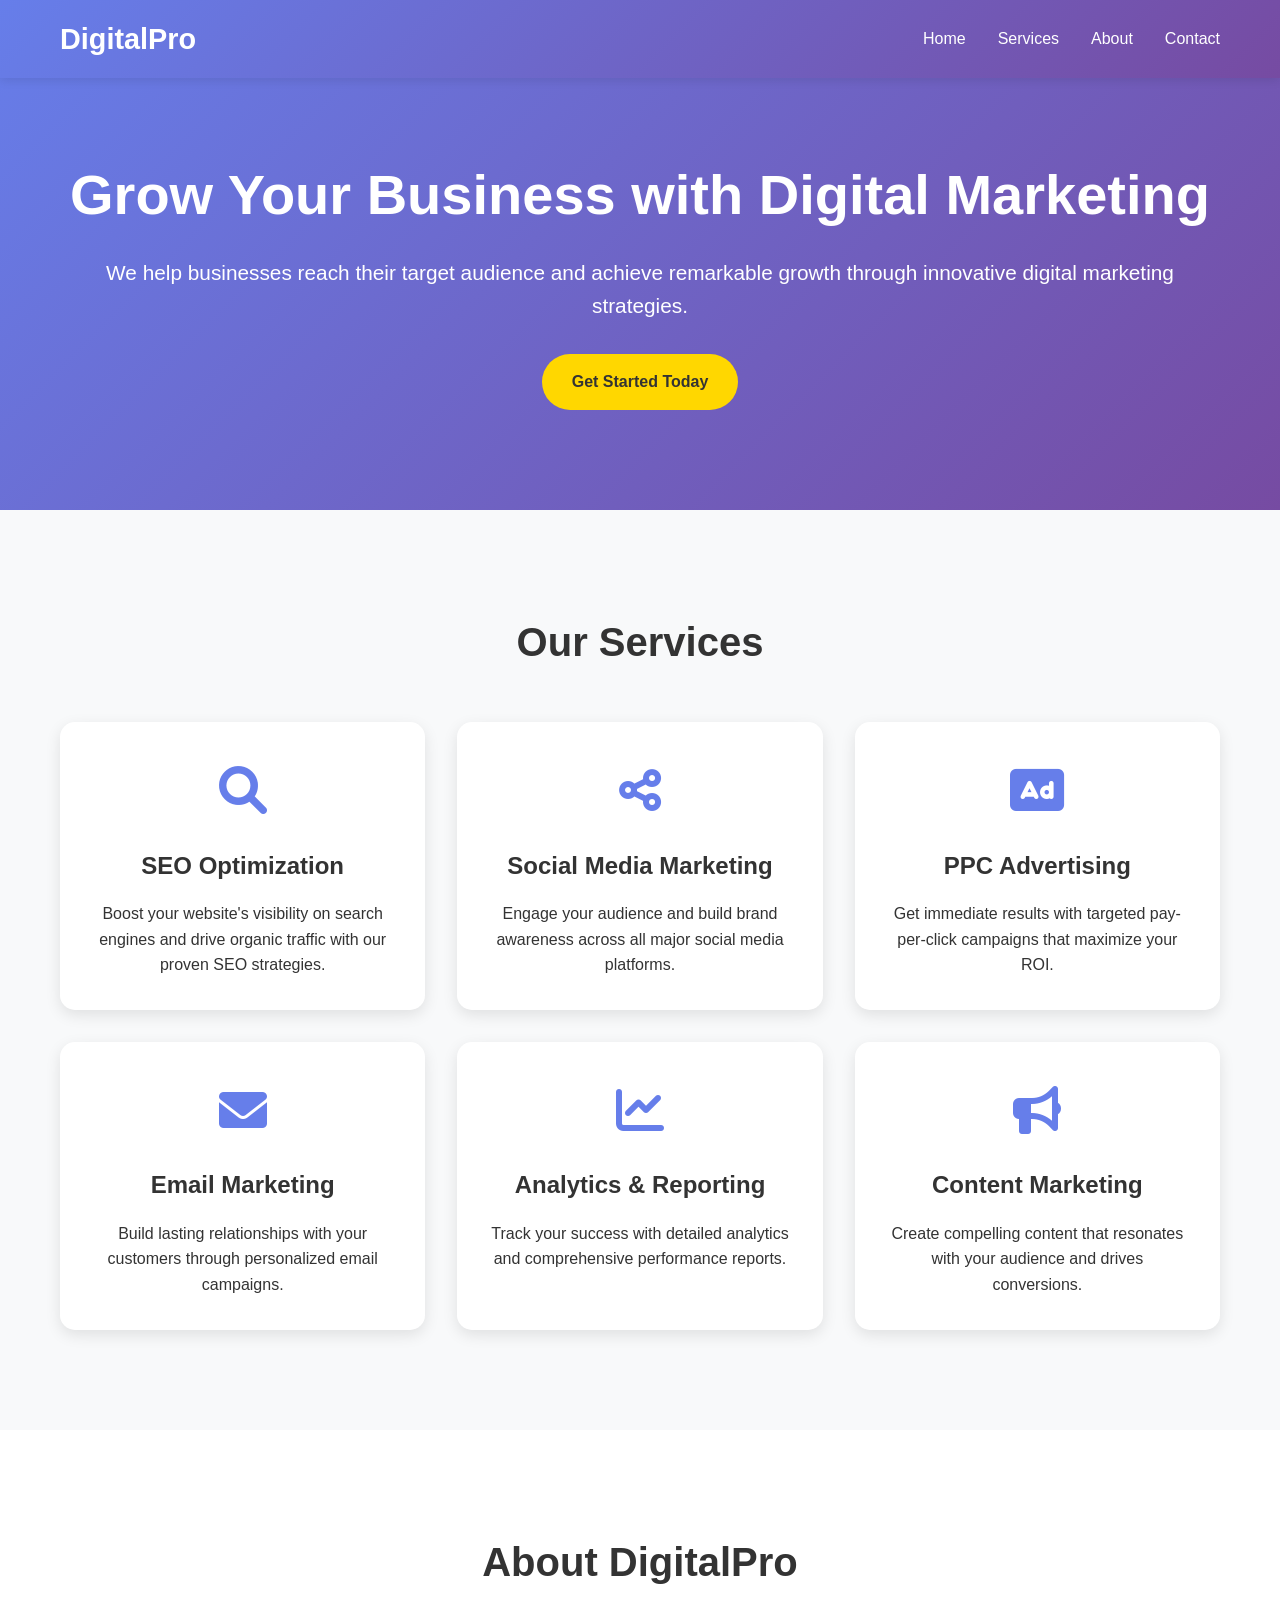
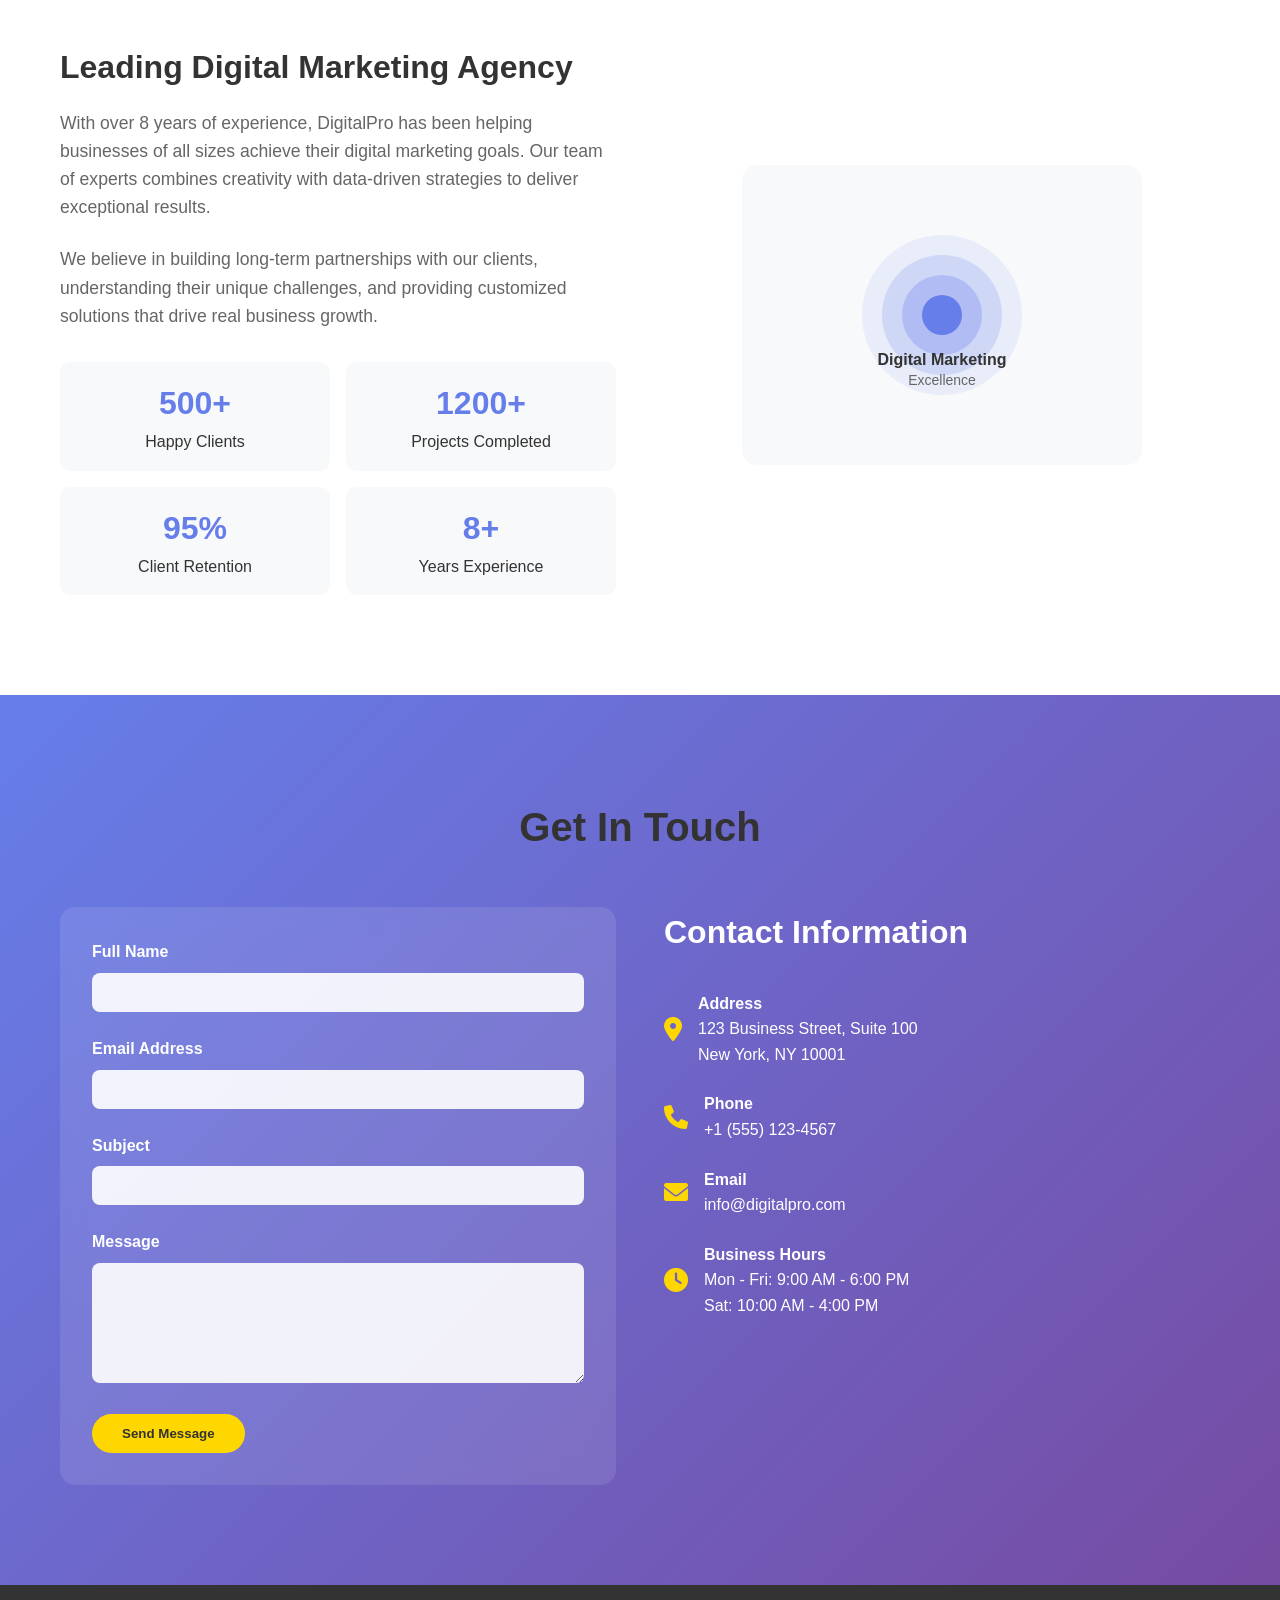
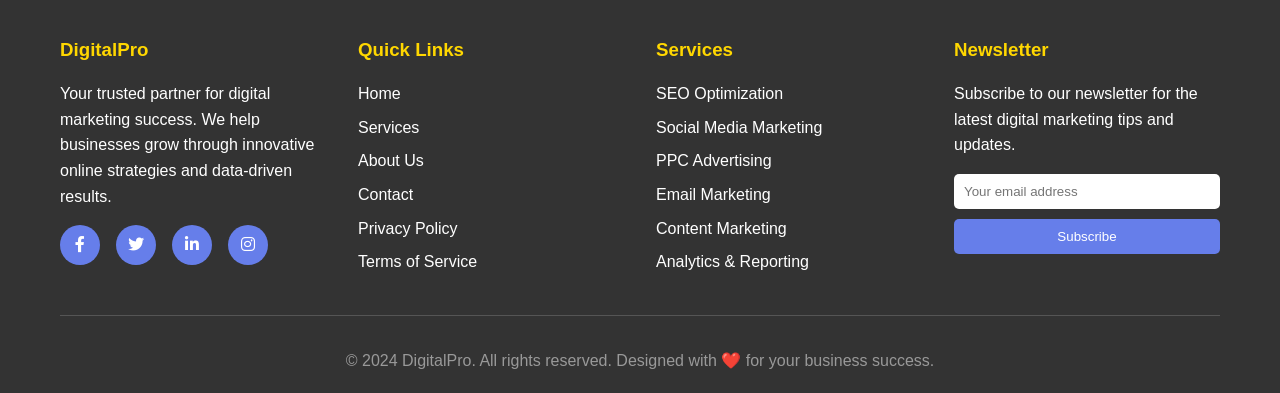
==== index.html @ bbdf0505 "Checkpoint before follow-up message" ====
<!DOCTYPE html>
<html lang="en">
<head>
    <meta charset="UTF-8">
    <meta name="viewport" content="width=device-width, initial-scale=1.0">
    <title>DigitalPro - Digital Marketing Agency</title>
    <link href="https://cdnjs.cloudflare.com/ajax/libs/font-awesome/6.0.0/css/all.min.css" rel="stylesheet">
    <style>
        * {
            margin: 0;
            padding: 0;
            box-sizing: border-box;
        }

        body {
            font-family: 'Arial', sans-serif;
            line-height: 1.6;
            color: #333;
            overflow-x: hidden;
        }

        .container {
            max-width: 1200px;
            margin: 0 auto;
            padding: 0 20px;
        }

        /* Header */
        header {
            background: linear-gradient(135deg, #667eea 0%, #764ba2 100%);
            color: white;
            padding: 1rem 0;
            position: fixed;
            width: 100%;
            top: 0;
            z-index: 1000;
            box-shadow: 0 2px 10px rgba(0,0,0,0.1);
        }

        nav {
            display: flex;
            justify-content: space-between;
            align-items: center;
        }

        .logo {
            font-size: 1.8rem;
            font-weight: bold;
            text-decoration: none;
            color: white;
        }

        .nav-links {
            display: flex;
            list-style: none;
        }

        .nav-links li {
            margin-left: 2rem;
        }

        .nav-links a {
            color: white;
            text-decoration: none;
            transition: color 0.3s ease;
        }

        .nav-links a:hover {
            color: #ffd700;
        }

        .mobile-menu {
            display: none;
            background: none;
            border: none;
            color: white;
            font-size: 1.5rem;
            cursor: pointer;
        }

        /* Hero Section */
        .hero {
            background: linear-gradient(135deg, #667eea 0%, #764ba2 100%);
            color: white;
            padding: 150px 0 100px;
            text-align: center;
        }

        .hero h1 {
            font-size: 3.5rem;
            margin-bottom: 1rem;
            animation: fadeInUp 1s ease;
        }

        .hero p {
            font-size: 1.3rem;
            margin-bottom: 2rem;
            animation: fadeInUp 1s ease 0.2s both;
        }

        .cta-button {
            display: inline-block;
            background: #ffd700;
            color: #333;
            padding: 15px 30px;
            text-decoration: none;
            border-radius: 50px;
            font-weight: bold;
            transition: transform 0.3s ease, box-shadow 0.3s ease;
            animation: fadeInUp 1s ease 0.4s both;
        }

        .cta-button:hover {
            transform: translateY(-3px);
            box-shadow: 0 10px 20px rgba(0,0,0,0.2);
        }

        /* Services Section */
        .services {
            padding: 100px 0;
            background: #f8f9fa;
        }

        .section-title {
            text-align: center;
            font-size: 2.5rem;
            margin-bottom: 3rem;
            color: #333;
        }

        .services-grid {
            display: grid;
            grid-template-columns: repeat(auto-fit, minmax(300px, 1fr));
            gap: 2rem;
            margin-top: 3rem;
        }

        .service-card {
            background: white;
            padding: 2rem;
            border-radius: 15px;
            text-align: center;
            box-shadow: 0 5px 15px rgba(0,0,0,0.1);
            transition: transform 0.3s ease, box-shadow 0.3s ease;
        }

        .service-card:hover {
            transform: translateY(-10px);
            box-shadow: 0 15px 30px rgba(0,0,0,0.2);
        }

        .service-icon {
            font-size: 3rem;
            color: #667eea;
            margin-bottom: 1rem;
        }

        .service-card h3 {
            font-size: 1.5rem;
            margin-bottom: 1rem;
            color: #333;
        }

        /* About Section */
        .about {
            padding: 100px 0;
            background: white;
        }

        .about-content {
            display: grid;
            grid-template-columns: 1fr 1fr;
            gap: 3rem;
            align-items: center;
            margin-top: 3rem;
        }

        .about-text h3 {
            font-size: 2rem;
            margin-bottom: 1rem;
            color: #333;
        }

        .about-text p {
            font-size: 1.1rem;
            margin-bottom: 1.5rem;
            color: #666;
        }

        .stats {
            display: grid;
            grid-template-columns: repeat(2, 1fr);
            gap: 1rem;
            margin-top: 2rem;
        }

        .stat {
            text-align: center;
            padding: 1rem;
            background: #f8f9fa;
            border-radius: 10px;
        }

        .stat-number {
            font-size: 2rem;
            font-weight: bold;
            color: #667eea;
        }

        .about-image {
            text-align: center;
        }

        .about-image img {
            max-width: 100%;
            border-radius: 15px;
            box-shadow: 0 10px 30px rgba(0,0,0,0.1);
        }

        /* Contact Section */
        .contact {
            padding: 100px 0;
            background: linear-gradient(135deg, #667eea 0%, #764ba2 100%);
            color: white;
        }

        .contact-content {
            display: grid;
            grid-template-columns: 1fr 1fr;
            gap: 3rem;
            margin-top: 3rem;
        }

        .contact-form {
            background: rgba(255,255,255,0.1);
            padding: 2rem;
            border-radius: 15px;
            backdrop-filter: blur(10px);
        }

        .form-group {
            margin-bottom: 1.5rem;
        }

        .form-group label {
            display: block;
            margin-bottom: 0.5rem;
            font-weight: bold;
        }

        .form-group input,
        .form-group textarea {
            width: 100%;
            padding: 12px;
            border: none;
            border-radius: 8px;
            background: rgba(255,255,255,0.9);
            color: #333;
        }

        .form-group textarea {
            height: 120px;
            resize: vertical;
        }

        .submit-btn {
            background: #ffd700;
            color: #333;
            padding: 12px 30px;
            border: none;
            border-radius: 50px;
            font-weight: bold;
            cursor: pointer;
            transition: transform 0.3s ease;
        }

        .submit-btn:hover {
            transform: translateY(-2px);
        }

        .contact-info h3 {
            font-size: 2rem;
            margin-bottom: 2rem;
        }

        .contact-item {
            display: flex;
            align-items: center;
            margin-bottom: 1.5rem;
        }

        .contact-item i {
            font-size: 1.5rem;
            margin-right: 1rem;
            color: #ffd700;
        }

        /* Footer */
        footer {
            background: #333;
            color: white;
            padding: 50px 0 20px;
        }

        .footer-content {
            display: grid;
            grid-template-columns: repeat(auto-fit, minmax(250px, 1fr));
            gap: 2rem;
            margin-bottom: 2rem;
        }

        .footer-section h3 {
            margin-bottom: 1rem;
            color: #ffd700;
        }

        .footer-section p,
        .footer-section li {
            margin-bottom: 0.5rem;
        }

        .footer-section ul {
            list-style: none;
        }

        .footer-section a {
            color: white;
            text-decoration: none;
            transition: color 0.3s ease;
        }

        .footer-section a:hover {
            color: #ffd700;
        }

        .social-links {
            display: flex;
            gap: 1rem;
            margin-top: 1rem;
        }

        .social-links a {
            display: inline-block;
            width: 40px;
            height: 40px;
            background: #667eea;
            color: white;
            text-align: center;
            line-height: 40px;
            border-radius: 50%;
            transition: background 0.3s ease;
        }

        .social-links a:hover {
            background: #ffd700;
            color: #333;
        }

        .footer-bottom {
            text-align: center;
            padding-top: 2rem;
            border-top: 1px solid #555;
            color: #999;
        }

        /* Animations */
        @keyframes fadeInUp {
            from {
                opacity: 0;
                transform: translateY(30px);
            }
            to {
                opacity: 1;
                transform: translateY(0);
            }
        }

        /* Responsive Design */
        @media (max-width: 768px) {
            .nav-links {
                display: none;
            }

            .mobile-menu {
                display: block;
            }

            .hero h1 {
                font-size: 2.5rem;
            }

            .hero p {
                font-size: 1.1rem;
            }

            .section-title {
                font-size: 2rem;
            }

            .services-grid {
                grid-template-columns: 1fr;
            }

            .about-content,
            .contact-content {
                grid-template-columns: 1fr;
            }

            .stats {
                grid-template-columns: 1fr;
            }

            .footer-content {
                grid-template-columns: 1fr;
                text-align: center;
            }
        }

        @media (max-width: 480px) {
            .container {
                padding: 0 15px;
            }

            .hero {
                padding: 120px 0 80px;
            }

            .hero h1 {
                font-size: 2rem;
            }

            .services,
            .about,
            .contact {
                padding: 60px 0;
            }

            .service-card,
            .contact-form {
                padding: 1.5rem;
            }
        }

        /* Smooth scrolling */
        html {
            scroll-behavior: smooth;
        }

        /* Section padding adjustment for fixed header */
        section {
            scroll-margin-top: 80px;
        }
    </style>
</head>
<body>
    <!-- Header -->
    <header>
        <nav class="container">
            <a href="#" class="logo">DigitalPro</a>
            <ul class="nav-links">
                <li><a href="#home">Home</a></li>
                <li><a href="#services">Services</a></li>
                <li><a href="#about">About</a></li>
                <li><a href="#contact">Contact</a></li>
            </ul>
            <button class="mobile-menu">
                <i class="fas fa-bars"></i>
            </button>
        </nav>
    </header>

    <!-- Hero Section -->
    <section id="home" class="hero">
        <div class="container">
            <h1>Grow Your Business with Digital Marketing</h1>
            <p>We help businesses reach their target audience and achieve remarkable growth through innovative digital marketing strategies.</p>
            <a href="#contact" class="cta-button">Get Started Today</a>
        </div>
    </section>

    <!-- Services Section -->
    <section id="services" class="services">
        <div class="container">
            <h2 class="section-title">Our Services</h2>
            <div class="services-grid">
                <div class="service-card">
                    <div class="service-icon">
                        <i class="fas fa-search"></i>
                    </div>
                    <h3>SEO Optimization</h3>
                    <p>Boost your website's visibility on search engines and drive organic traffic with our proven SEO strategies.</p>
                </div>
                <div class="service-card">
                    <div class="service-icon">
                        <i class="fas fa-share-alt"></i>
                    </div>
                    <h3>Social Media Marketing</h3>
                    <p>Engage your audience and build brand awareness across all major social media platforms.</p>
                </div>
                <div class="service-card">
                    <div class="service-icon">
                        <i class="fas fa-ad"></i>
                    </div>
                    <h3>PPC Advertising</h3>
                    <p>Get immediate results with targeted pay-per-click campaigns that maximize your ROI.</p>
                </div>
                <div class="service-card">
                    <div class="service-icon">
                        <i class="fas fa-envelope"></i>
                    </div>
                    <h3>Email Marketing</h3>
                    <p>Build lasting relationships with your customers through personalized email campaigns.</p>
                </div>
                <div class="service-card">
                    <div class="service-icon">
                        <i class="fas fa-chart-line"></i>
                    </div>
                    <h3>Analytics & Reporting</h3>
                    <p>Track your success with detailed analytics and comprehensive performance reports.</p>
                </div>
                <div class="service-card">
                    <div class="service-icon">
                        <i class="fas fa-bullhorn"></i>
                    </div>
                    <h3>Content Marketing</h3>
                    <p>Create compelling content that resonates with your audience and drives conversions.</p>
                </div>
            </div>
        </div>
    </section>

    <!-- About Section -->
    <section id="about" class="about">
        <div class="container">
            <h2 class="section-title">About DigitalPro</h2>
            <div class="about-content">
                <div class="about-text">
                    <h3>Leading Digital Marketing Agency</h3>
                    <p>With over 8 years of experience, DigitalPro has been helping businesses of all sizes achieve their digital marketing goals. Our team of experts combines creativity with data-driven strategies to deliver exceptional results.</p>
                    <p>We believe in building long-term partnerships with our clients, understanding their unique challenges, and providing customized solutions that drive real business growth.</p>
                    <div class="stats">
                        <div class="stat">
                            <div class="stat-number">500+</div>
                            <div>Happy Clients</div>
                        </div>
                        <div class="stat">
                            <div class="stat-number">1200+</div>
                            <div>Projects Completed</div>
                        </div>
                        <div class="stat">
                            <div class="stat-number">95%</div>
                            <div>Client Retention</div>
                        </div>
                        <div class="stat">
                            <div class="stat-number">8+</div>
                            <div>Years Experience</div>
                        </div>
                    </div>
                </div>
                <div class="about-image">
                    <svg width="400" height="300" viewBox="0 0 400 300" fill="none" xmlns="http://www.w3.org/2000/svg">
                        <rect width="400" height="300" rx="15" fill="#f8f9fa"/>
                        <circle cx="200" cy="150" r="80" fill="#667eea" opacity="0.1"/>
                        <circle cx="200" cy="150" r="60" fill="#667eea" opacity="0.2"/>
                        <circle cx="200" cy="150" r="40" fill="#667eea" opacity="0.3"/>
                        <circle cx="200" cy="150" r="20" fill="#667eea"/>
                        <text x="200" y="200" text-anchor="middle" fill="#333" font-size="16" font-weight="bold">Digital Marketing</text>
                        <text x="200" y="220" text-anchor="middle" fill="#666" font-size="14">Excellence</text>
                    </svg>
                </div>
            </div>
        </div>
    </section>

    <!-- Contact Section -->
    <section id="contact" class="contact">
        <div class="container">
            <h2 class="section-title">Get In Touch</h2>
            <div class="contact-content">
                <div class="contact-form">
                    <form>
                        <div class="form-group">
                            <label for="name">Full Name</label>
                            <input type="text" id="name" name="name" required>
                        </div>
                        <div class="form-group">
                            <label for="email">Email Address</label>
                            <input type="email" id="email" name="email" required>
                        </div>
                        <div class="form-group">
                            <label for="subject">Subject</label>
                            <input type="text" id="subject" name="subject" required>
                        </div>
                        <div class="form-group">
                            <label for="message">Message</label>
                            <textarea id="message" name="message" required></textarea>
                        </div>
                        <button type="submit" class="submit-btn">Send Message</button>
                    </form>
                </div>
                <div class="contact-info">
                    <h3>Contact Information</h3>
                    <div class="contact-item">
                        <i class="fas fa-map-marker-alt"></i>
                        <div>
                            <strong>Address</strong><br>
                            123 Business Street, Suite 100<br>
                            New York, NY 10001
                        </div>
                    </div>
                    <div class="contact-item">
                        <i class="fas fa-phone"></i>
                        <div>
                            <strong>Phone</strong><br>
                            +1 (555) 123-4567
                        </div>
                    </div>
                    <div class="contact-item">
                        <i class="fas fa-envelope"></i>
                        <div>
                            <strong>Email</strong><br>
                            info@digitalpro.com
                        </div>
                    </div>
                    <div class="contact-item">
                        <i class="fas fa-clock"></i>
                        <div>
                            <strong>Business Hours</strong><br>
                            Mon - Fri: 9:00 AM - 6:00 PM<br>
                            Sat: 10:00 AM - 4:00 PM
                        </div>
                    </div>
                </div>
            </div>
        </div>
    </section>

    <!-- Footer -->
    <footer>
        <div class="container">
            <div class="footer-content">
                <div class="footer-section">
                    <h3>DigitalPro</h3>
                    <p>Your trusted partner for digital marketing success. We help businesses grow through innovative online strategies and data-driven results.</p>
                    <div class="social-links">
                        <a href="#"><i class="fab fa-facebook-f"></i></a>
                        <a href="#"><i class="fab fa-twitter"></i></a>
                        <a href="#"><i class="fab fa-linkedin-in"></i></a>
                        <a href="#"><i class="fab fa-instagram"></i></a>
                    </div>
                </div>
                <div class="footer-section">
                    <h3>Quick Links</h3>
                    <ul>
                        <li><a href="#home">Home</a></li>
                        <li><a href="#services">Services</a></li>
                        <li><a href="#about">About Us</a></li>
                        <li><a href="#contact">Contact</a></li>
                        <li><a href="#">Privacy Policy</a></li>
                        <li><a href="#">Terms of Service</a></li>
                    </ul>
                </div>
                <div class="footer-section">
                    <h3>Services</h3>
                    <ul>
                        <li><a href="#">SEO Optimization</a></li>
                        <li><a href="#">Social Media Marketing</a></li>
                        <li><a href="#">PPC Advertising</a></li>
                        <li><a href="#">Email Marketing</a></li>
                        <li><a href="#">Content Marketing</a></li>
                        <li><a href="#">Analytics & Reporting</a></li>
                    </ul>
                </div>
                <div class="footer-section">
                    <h3>Newsletter</h3>
                    <p>Subscribe to our newsletter for the latest digital marketing tips and updates.</p>
                    <form style="margin-top: 1rem;">
                        <input type="email" placeholder="Your email address" style="width: 100%; padding: 10px; border: none; border-radius: 5px; margin-bottom: 10px;">
                        <button type="submit" style="width: 100%; padding: 10px; background: #667eea; color: white; border: none; border-radius: 5px; cursor: pointer;">Subscribe</button>
                    </form>
                </div>
            </div>
            <div class="footer-bottom">
                <p>&copy; 2024 DigitalPro. All rights reserved. Designed with ❤️ for your business success.</p>
            </div>
        </div>
    </footer>

    <script>
        // Smooth scrolling for navigation links
        document.querySelectorAll('a[href^="#"]').forEach(anchor => {
            anchor.addEventListener('click', function (e) {
                e.preventDefault();
                const target = document.querySelector(this.getAttribute('href'));
                if (target) {
                    target.scrollIntoView({
                        behavior: 'smooth',
                        block: 'start'
                    });
                }
            });
        });

        // Mobile menu toggle (basic functionality)
        const mobileMenu = document.querySelector('.mobile-menu');
        const navLinks = document.querySelector('.nav-links');

        mobileMenu.addEventListener('click', () => {
            navLinks.style.display = navLinks.style.display === 'flex' ? 'none' : 'flex';
        });

        // Form submission
        document.querySelector('form').addEventListener('submit', function(e) {
            e.preventDefault();
            alert('Thank you for your message! We will get back to you soon.');
            this.reset();
        });

        // Newsletter subscription
        document.querySelector('footer form').addEventListener('submit', function(e) {
            e.preventDefault();
            alert('Thank you for subscribing to our newsletter!');
            this.reset();
        });

        // Add animation on scroll
        const observerOptions = {
            threshold: 0.1,
            rootMargin: '0px 0px -50px 0px'
        };

        const observer = new IntersectionObserver((entries) => {
            entries.forEach(entry => {
                if (entry.isIntersecting) {
                    entry.target.style.opacity = '1';
                    entry.target.style.transform = 'translateY(0)';
                }
            });
        }, observerOptions);

        // Observe service cards
        document.querySelectorAll('.service-card').forEach(card => {
            card.style.opacity = '0';
            card.style.transform = 'translateY(30px)';
            card.style.transition = 'opacity 0.6s ease, transform 0.6s ease';
            observer.observe(card);
        });
    </script>
</body>
</html>
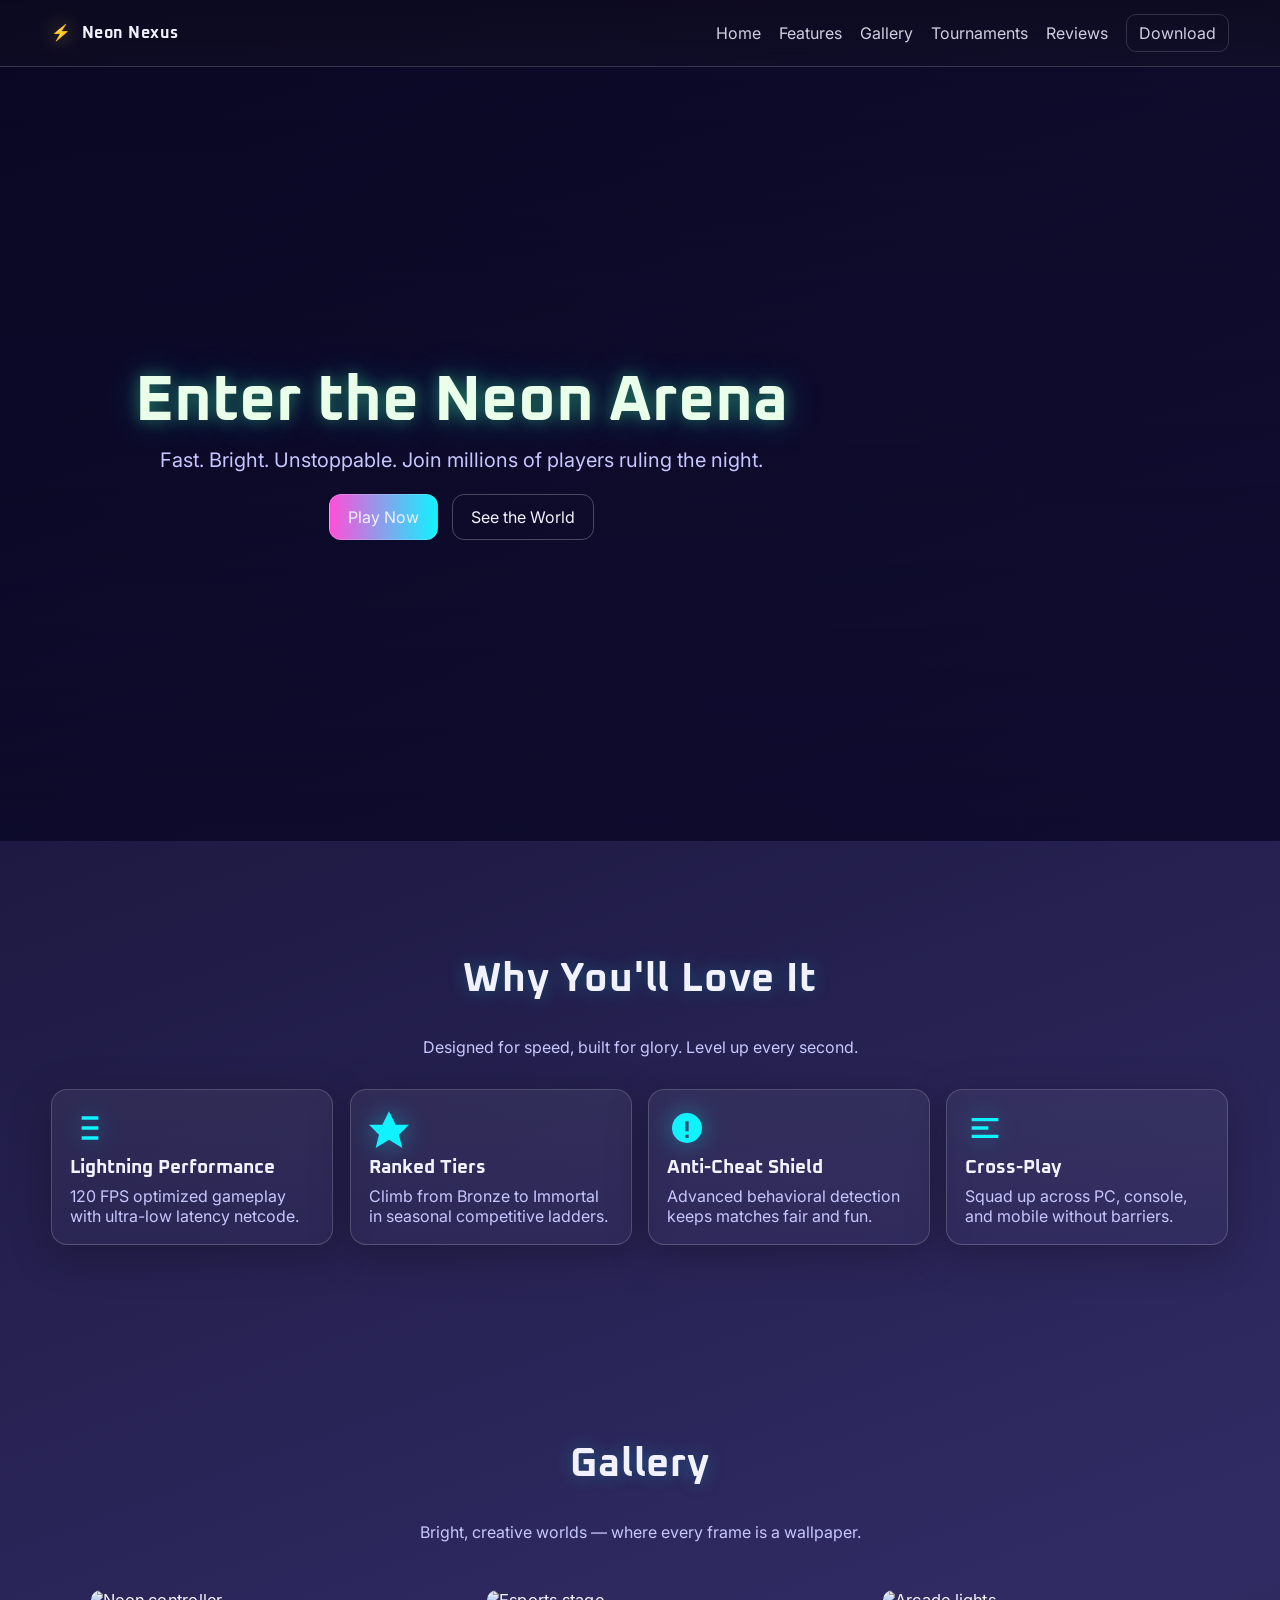
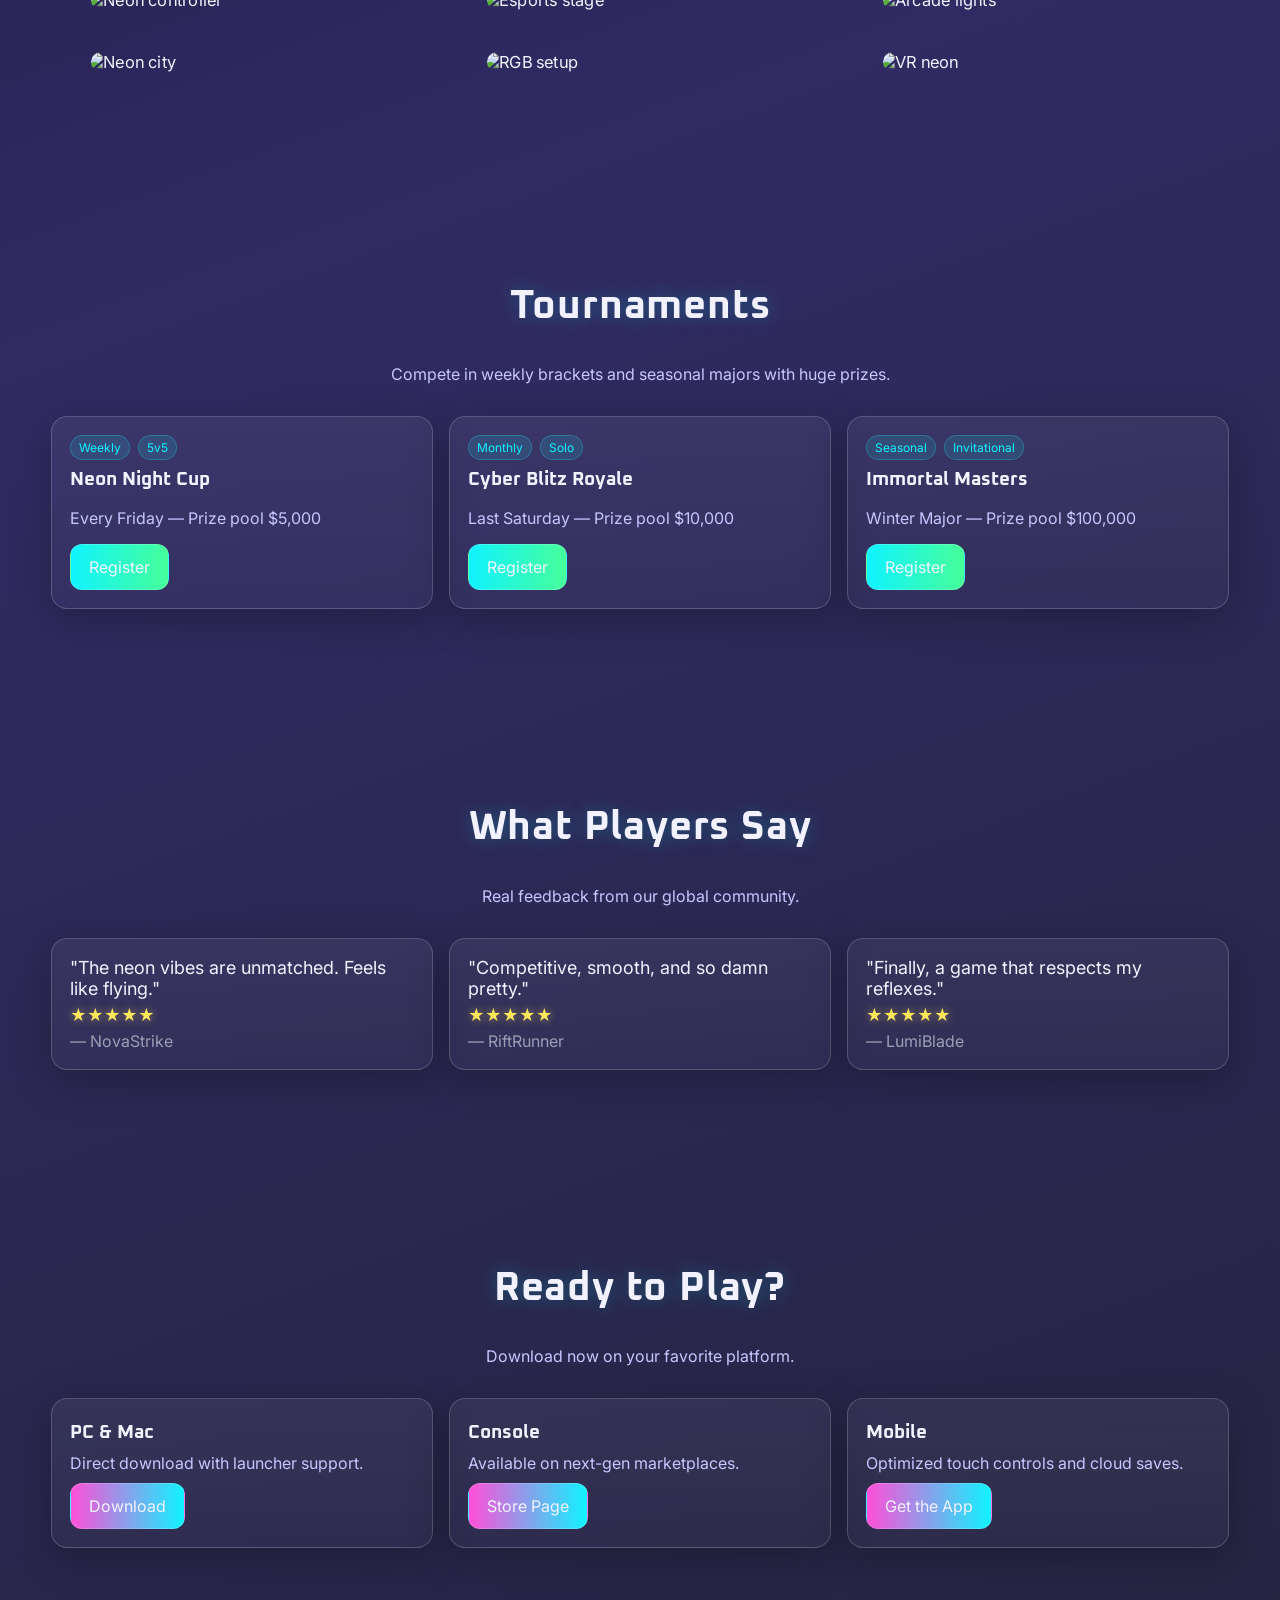
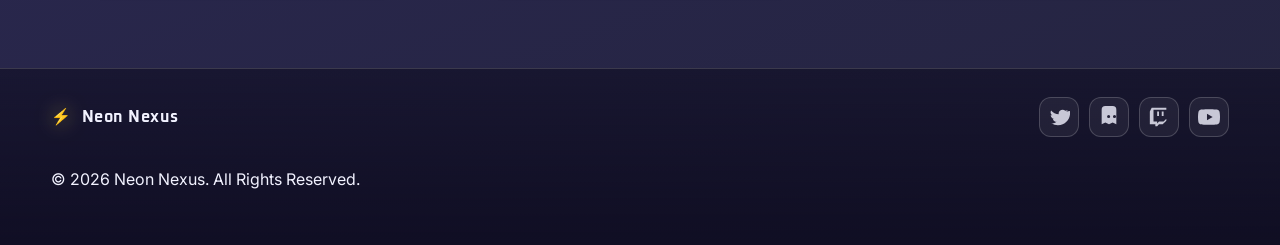
==== commit 35abc118: "Checkpoint before follow-up message Co-authored-by: akash.k <akash.k@influxonline.org>" ====
--- a/index.html
+++ b/index.html
@@ -1,750 +1,223 @@
-<!DOCTYPE html>
+<!doctype html>
 <html lang="en">
 <head>
-    <meta charset="UTF-8">
-    <meta name="viewport" content="width=device-width, initial-scale=1.0">
-    <title>DigitalPro - Digital Marketing Agency</title>
-    <link href="https://cdnjs.cloudflare.com/ajax/libs/font-awesome/6.0.0/css/all.min.css" rel="stylesheet">
-    <style>
-        * {
-            margin: 0;
-            padding: 0;
-            box-sizing: border-box;
-        }
-
-        body {
-            font-family: 'Arial', sans-serif;
-            line-height: 1.6;
-            color: #333;
-            overflow-x: hidden;
-        }
-
-        .container {
-            max-width: 1200px;
-            margin: 0 auto;
-            padding: 0 20px;
-        }
-
-        /* Header */
-        header {
-            background: linear-gradient(135deg, #667eea 0%, #764ba2 100%);
-            color: white;
-            padding: 1rem 0;
-            position: fixed;
-            width: 100%;
-            top: 0;
-            z-index: 1000;
-            box-shadow: 0 2px 10px rgba(0,0,0,0.1);
-        }
-
-        nav {
-            display: flex;
-            justify-content: space-between;
-            align-items: center;
-        }
-
-        .logo {
-            font-size: 1.8rem;
-            font-weight: bold;
-            text-decoration: none;
-            color: white;
-        }
-
-        .nav-links {
-            display: flex;
-            list-style: none;
-        }
-
-        .nav-links li {
-            margin-left: 2rem;
-        }
-
-        .nav-links a {
-            color: white;
-            text-decoration: none;
-            transition: color 0.3s ease;
-        }
-
-        .nav-links a:hover {
-            color: #ffd700;
-        }
-
-        .mobile-menu {
-            display: none;
-            background: none;
-            border: none;
-            color: white;
-            font-size: 1.5rem;
-            cursor: pointer;
-        }
-
-        /* Hero Section */
-        .hero {
-            background: linear-gradient(135deg, #667eea 0%, #764ba2 100%);
-            color: white;
-            padding: 150px 0 100px;
-            text-align: center;
-        }
-
-        .hero h1 {
-            font-size: 3.5rem;
-            margin-bottom: 1rem;
-            animation: fadeInUp 1s ease;
-        }
-
-        .hero p {
-            font-size: 1.3rem;
-            margin-bottom: 2rem;
-            animation: fadeInUp 1s ease 0.2s both;
-        }
-
-        .cta-button {
-            display: inline-block;
-            background: #ffd700;
-            color: #333;
-            padding: 15px 30px;
-            text-decoration: none;
-            border-radius: 50px;
-            font-weight: bold;
-            transition: transform 0.3s ease, box-shadow 0.3s ease;
-            animation: fadeInUp 1s ease 0.4s both;
-        }
-
-        .cta-button:hover {
-            transform: translateY(-3px);
-            box-shadow: 0 10px 20px rgba(0,0,0,0.2);
-        }
-
-        /* Services Section */
-        .services {
-            padding: 100px 0;
-            background: #f8f9fa;
-        }
-
-        .section-title {
-            text-align: center;
-            font-size: 2.5rem;
-            margin-bottom: 3rem;
-            color: #333;
-        }
-
-        .services-grid {
-            display: grid;
-            grid-template-columns: repeat(auto-fit, minmax(300px, 1fr));
-            gap: 2rem;
-            margin-top: 3rem;
-        }
-
-        .service-card {
-            background: white;
-            padding: 2rem;
-            border-radius: 15px;
-            text-align: center;
-            box-shadow: 0 5px 15px rgba(0,0,0,0.1);
-            transition: transform 0.3s ease, box-shadow 0.3s ease;
-        }
-
-        .service-card:hover {
-            transform: translateY(-10px);
-            box-shadow: 0 15px 30px rgba(0,0,0,0.2);
-        }
-
-        .service-icon {
-            font-size: 3rem;
-            color: #667eea;
-            margin-bottom: 1rem;
-        }
-
-        .service-card h3 {
-            font-size: 1.5rem;
-            margin-bottom: 1rem;
-            color: #333;
-        }
-
-        /* About Section */
-        .about {
-            padding: 100px 0;
-            background: white;
-        }
-
-        .about-content {
-            display: grid;
-            grid-template-columns: 1fr 1fr;
-            gap: 3rem;
-            align-items: center;
-            margin-top: 3rem;
-        }
-
-        .about-text h3 {
-            font-size: 2rem;
-            margin-bottom: 1rem;
-            color: #333;
-        }
-
-        .about-text p {
-            font-size: 1.1rem;
-            margin-bottom: 1.5rem;
-            color: #666;
-        }
-
-        .stats {
-            display: grid;
-            grid-template-columns: repeat(2, 1fr);
-            gap: 1rem;
-            margin-top: 2rem;
-        }
-
-        .stat {
-            text-align: center;
-            padding: 1rem;
-            background: #f8f9fa;
-            border-radius: 10px;
-        }
-
-        .stat-number {
-            font-size: 2rem;
-            font-weight: bold;
-            color: #667eea;
-        }
-
-        .about-image {
-            text-align: center;
-        }
-
-        .about-image img {
-            max-width: 100%;
-            border-radius: 15px;
-            box-shadow: 0 10px 30px rgba(0,0,0,0.1);
-        }
-
-        /* Contact Section */
-        .contact {
-            padding: 100px 0;
-            background: linear-gradient(135deg, #667eea 0%, #764ba2 100%);
-            color: white;
-        }
-
-        .contact-content {
-            display: grid;
-            grid-template-columns: 1fr 1fr;
-            gap: 3rem;
-            margin-top: 3rem;
-        }
-
-        .contact-form {
-            background: rgba(255,255,255,0.1);
-            padding: 2rem;
-            border-radius: 15px;
-            backdrop-filter: blur(10px);
-        }
-
-        .form-group {
-            margin-bottom: 1.5rem;
-        }
-
-        .form-group label {
-            display: block;
-            margin-bottom: 0.5rem;
-            font-weight: bold;
-        }
-
-        .form-group input,
-        .form-group textarea {
-            width: 100%;
-            padding: 12px;
-            border: none;
-            border-radius: 8px;
-            background: rgba(255,255,255,0.9);
-            color: #333;
-        }
-
-        .form-group textarea {
-            height: 120px;
-            resize: vertical;
-        }
-
-        .submit-btn {
-            background: #ffd700;
-            color: #333;
-            padding: 12px 30px;
-            border: none;
-            border-radius: 50px;
-            font-weight: bold;
-            cursor: pointer;
-            transition: transform 0.3s ease;
-        }
-
-        .submit-btn:hover {
-            transform: translateY(-2px);
-        }
-
-        .contact-info h3 {
-            font-size: 2rem;
-            margin-bottom: 2rem;
-        }
-
-        .contact-item {
-            display: flex;
-            align-items: center;
-            margin-bottom: 1.5rem;
-        }
-
-        .contact-item i {
-            font-size: 1.5rem;
-            margin-right: 1rem;
-            color: #ffd700;
-        }
-
-        /* Footer */
-        footer {
-            background: #333;
-            color: white;
-            padding: 50px 0 20px;
-        }
-
-        .footer-content {
-            display: grid;
-            grid-template-columns: repeat(auto-fit, minmax(250px, 1fr));
-            gap: 2rem;
-            margin-bottom: 2rem;
-        }
-
-        .footer-section h3 {
-            margin-bottom: 1rem;
-            color: #ffd700;
-        }
-
-        .footer-section p,
-        .footer-section li {
-            margin-bottom: 0.5rem;
-        }
-
-        .footer-section ul {
-            list-style: none;
-        }
-
-        .footer-section a {
-            color: white;
-            text-decoration: none;
-            transition: color 0.3s ease;
-        }
-
-        .footer-section a:hover {
-            color: #ffd700;
-        }
-
-        .social-links {
-            display: flex;
-            gap: 1rem;
-            margin-top: 1rem;
-        }
-
-        .social-links a {
-            display: inline-block;
-            width: 40px;
-            height: 40px;
-            background: #667eea;
-            color: white;
-            text-align: center;
-            line-height: 40px;
-            border-radius: 50%;
-            transition: background 0.3s ease;
-        }
-
-        .social-links a:hover {
-            background: #ffd700;
-            color: #333;
-        }
-
-        .footer-bottom {
-            text-align: center;
-            padding-top: 2rem;
-            border-top: 1px solid #555;
-            color: #999;
-        }
-
-        /* Animations */
-        @keyframes fadeInUp {
-            from {
-                opacity: 0;
-                transform: translateY(30px);
-            }
-            to {
-                opacity: 1;
-                transform: translateY(0);
-            }
-        }
-
-        /* Responsive Design */
-        @media (max-width: 768px) {
-            .nav-links {
-                display: none;
-            }
-
-            .mobile-menu {
-                display: block;
-            }
-
-            .hero h1 {
-                font-size: 2.5rem;
-            }
-
-            .hero p {
-                font-size: 1.1rem;
-            }
-
-            .section-title {
-                font-size: 2rem;
-            }
-
-            .services-grid {
-                grid-template-columns: 1fr;
-            }
-
-            .about-content,
-            .contact-content {
-                grid-template-columns: 1fr;
-            }
-
-            .stats {
-                grid-template-columns: 1fr;
-            }
-
-            .footer-content {
-                grid-template-columns: 1fr;
-                text-align: center;
-            }
-        }
-
-        @media (max-width: 480px) {
-            .container {
-                padding: 0 15px;
-            }
-
-            .hero {
-                padding: 120px 0 80px;
-            }
-
-            .hero h1 {
-                font-size: 2rem;
-            }
-
-            .services,
-            .about,
-            .contact {
-                padding: 60px 0;
-            }
-
-            .service-card,
-            .contact-form {
-                padding: 1.5rem;
-            }
-        }
-
-        /* Smooth scrolling */
-        html {
-            scroll-behavior: smooth;
-        }
-
-        /* Section padding adjustment for fixed header */
-        section {
-            scroll-margin-top: 80px;
-        }
-    </style>
+  <meta charset="utf-8">
+  <meta name="viewport" content="width=device-width, initial-scale=1">
+  <title>Neon Nexus — Gaming</title>
+  <meta name="description" content="Neon Nexus — A bright, fast, and immersive gaming landing page.">
+  <link rel="preconnect" href="https://fonts.googleapis.com">
+  <link rel="preconnect" href="https://fonts.gstatic.com" crossorigin>
+  <link href="https://fonts.googleapis.com/css2?family=Oxanium:wght@300;400;600;700&family=Inter:wght@300;400;600;700&display=swap" rel="stylesheet">
+  <link rel="stylesheet" href="./styles.css">
 </head>
 <body>
-    <!-- Header -->
-    <header>
-        <nav class="container">
-            <a href="#" class="logo">DigitalPro</a>
-            <ul class="nav-links">
-                <li><a href="#home">Home</a></li>
-                <li><a href="#services">Services</a></li>
-                <li><a href="#about">About</a></li>
-                <li><a href="#contact">Contact</a></li>
-            </ul>
-            <button class="mobile-menu">
-                <i class="fas fa-bars"></i>
-            </button>
-        </nav>
-    </header>
-
-    <!-- Hero Section -->
-    <section id="home" class="hero">
-        <div class="container">
-            <h1>Grow Your Business with Digital Marketing</h1>
-            <p>We help businesses reach their target audience and achieve remarkable growth through innovative digital marketing strategies.</p>
-            <a href="#contact" class="cta-button">Get Started Today</a>
+  <!-- Header -->
+  <header class="site-header" id="top">
+    <div class="container header-inner">
+      <a class="brand" href="#top"><span class="brand-mark">⚡</span>Neon Nexus</a>
+      <button class="nav-toggle" id="navToggle" aria-label="Open menu" aria-expanded="false" aria-controls="siteNav">
+        <span></span><span></span><span></span>
+      </button>
+      <nav class="site-nav" id="siteNav">
+        <ul>
+          <li><a href="#home">Home</a></li>
+          <li><a href="#features">Features</a></li>
+          <li><a href="#gallery">Gallery</a></li>
+          <li><a href="#tournaments">Tournaments</a></li>
+          <li><a href="#reviews">Reviews</a></li>
+          <li><a href="#download" class="btn btn-sm">Download</a></li>
+        </ul>
+      </nav>
+    </div>
+  </header>
+
+  <!-- Hero / First Banner -->
+  <section class="hero" id="home" aria-label="Hero">
+    <div class="hero-bg" role="img" aria-label="Neon gaming landscape"></div>
+    <div class="container hero-inner">
+      <div class="hero-content">
+        <h1 class="hero-title">Enter the Neon Arena</h1>
+        <p class="hero-subtitle">Fast. Bright. Unstoppable. Join millions of players ruling the night.</p>
+        <div class="hero-actions">
+          <a href="#download" class="btn btn-primary">Play Now</a>
+          <a href="#gallery" class="btn btn-ghost">See the World</a>
         </div>
-    </section>
-
-    <!-- Services Section -->
-    <section id="services" class="services">
-        <div class="container">
-            <h2 class="section-title">Our Services</h2>
-            <div class="services-grid">
-                <div class="service-card">
-                    <div class="service-icon">
-                        <i class="fas fa-search"></i>
-                    </div>
-                    <h3>SEO Optimization</h3>
-                    <p>Boost your website's visibility on search engines and drive organic traffic with our proven SEO strategies.</p>
-                </div>
-                <div class="service-card">
-                    <div class="service-icon">
-                        <i class="fas fa-share-alt"></i>
-                    </div>
-                    <h3>Social Media Marketing</h3>
-                    <p>Engage your audience and build brand awareness across all major social media platforms.</p>
-                </div>
-                <div class="service-card">
-                    <div class="service-icon">
-                        <i class="fas fa-ad"></i>
-                    </div>
-                    <h3>PPC Advertising</h3>
-                    <p>Get immediate results with targeted pay-per-click campaigns that maximize your ROI.</p>
-                </div>
-                <div class="service-card">
-                    <div class="service-icon">
-                        <i class="fas fa-envelope"></i>
-                    </div>
-                    <h3>Email Marketing</h3>
-                    <p>Build lasting relationships with your customers through personalized email campaigns.</p>
-                </div>
-                <div class="service-card">
-                    <div class="service-icon">
-                        <i class="fas fa-chart-line"></i>
-                    </div>
-                    <h3>Analytics & Reporting</h3>
-                    <p>Track your success with detailed analytics and comprehensive performance reports.</p>
-                </div>
-                <div class="service-card">
-                    <div class="service-icon">
-                        <i class="fas fa-bullhorn"></i>
-                    </div>
-                    <h3>Content Marketing</h3>
-                    <p>Create compelling content that resonates with your audience and drives conversions.</p>
-                </div>
-            </div>
-        </div>
-    </section>
-
-    <!-- About Section -->
-    <section id="about" class="about">
-        <div class="container">
-            <h2 class="section-title">About DigitalPro</h2>
-            <div class="about-content">
-                <div class="about-text">
-                    <h3>Leading Digital Marketing Agency</h3>
-                    <p>With over 8 years of experience, DigitalPro has been helping businesses of all sizes achieve their digital marketing goals. Our team of experts combines creativity with data-driven strategies to deliver exceptional results.</p>
-                    <p>We believe in building long-term partnerships with our clients, understanding their unique challenges, and providing customized solutions that drive real business growth.</p>
-                    <div class="stats">
-                        <div class="stat">
-                            <div class="stat-number">500+</div>
-                            <div>Happy Clients</div>
-                        </div>
-                        <div class="stat">
-                            <div class="stat-number">1200+</div>
-                            <div>Projects Completed</div>
-                        </div>
-                        <div class="stat">
-                            <div class="stat-number">95%</div>
-                            <div>Client Retention</div>
-                        </div>
-                        <div class="stat">
-                            <div class="stat-number">8+</div>
-                            <div>Years Experience</div>
-                        </div>
-                    </div>
-                </div>
-                <div class="about-image">
-                    <svg width="400" height="300" viewBox="0 0 400 300" fill="none" xmlns="http://www.w3.org/2000/svg">
-                        <rect width="400" height="300" rx="15" fill="#f8f9fa"/>
-                        <circle cx="200" cy="150" r="80" fill="#667eea" opacity="0.1"/>
-                        <circle cx="200" cy="150" r="60" fill="#667eea" opacity="0.2"/>
-                        <circle cx="200" cy="150" r="40" fill="#667eea" opacity="0.3"/>
-                        <circle cx="200" cy="150" r="20" fill="#667eea"/>
-                        <text x="200" y="200" text-anchor="middle" fill="#333" font-size="16" font-weight="bold">Digital Marketing</text>
-                        <text x="200" y="220" text-anchor="middle" fill="#666" font-size="14">Excellence</text>
-                    </svg>
-                </div>
-            </div>
-        </div>
-    </section>
-
-    <!-- Contact Section -->
-    <section id="contact" class="contact">
-        <div class="container">
-            <h2 class="section-title">Get In Touch</h2>
-            <div class="contact-content">
-                <div class="contact-form">
-                    <form>
-                        <div class="form-group">
-                            <label for="name">Full Name</label>
-                            <input type="text" id="name" name="name" required>
-                        </div>
-                        <div class="form-group">
-                            <label for="email">Email Address</label>
-                            <input type="email" id="email" name="email" required>
-                        </div>
-                        <div class="form-group">
-                            <label for="subject">Subject</label>
-                            <input type="text" id="subject" name="subject" required>
-                        </div>
-                        <div class="form-group">
-                            <label for="message">Message</label>
-                            <textarea id="message" name="message" required></textarea>
-                        </div>
-                        <button type="submit" class="submit-btn">Send Message</button>
-                    </form>
-                </div>
-                <div class="contact-info">
-                    <h3>Contact Information</h3>
-                    <div class="contact-item">
-                        <i class="fas fa-map-marker-alt"></i>
-                        <div>
-                            <strong>Address</strong><br>
-                            123 Business Street, Suite 100<br>
-                            New York, NY 10001
-                        </div>
-                    </div>
-                    <div class="contact-item">
-                        <i class="fas fa-phone"></i>
-                        <div>
-                            <strong>Phone</strong><br>
-                            +1 (555) 123-4567
-                        </div>
-                    </div>
-                    <div class="contact-item">
-                        <i class="fas fa-envelope"></i>
-                        <div>
-                            <strong>Email</strong><br>
-                            info@digitalpro.com
-                        </div>
-                    </div>
-                    <div class="contact-item">
-                        <i class="fas fa-clock"></i>
-                        <div>
-                            <strong>Business Hours</strong><br>
-                            Mon - Fri: 9:00 AM - 6:00 PM<br>
-                            Sat: 10:00 AM - 4:00 PM
-                        </div>
-                    </div>
-                </div>
-            </div>
-        </div>
-    </section>
-
-    <!-- Footer -->
-    <footer>
-        <div class="container">
-            <div class="footer-content">
-                <div class="footer-section">
-                    <h3>DigitalPro</h3>
-                    <p>Your trusted partner for digital marketing success. We help businesses grow through innovative online strategies and data-driven results.</p>
-                    <div class="social-links">
-                        <a href="#"><i class="fab fa-facebook-f"></i></a>
-                        <a href="#"><i class="fab fa-twitter"></i></a>
-                        <a href="#"><i class="fab fa-linkedin-in"></i></a>
-                        <a href="#"><i class="fab fa-instagram"></i></a>
-                    </div>
-                </div>
-                <div class="footer-section">
-                    <h3>Quick Links</h3>
-                    <ul>
-                        <li><a href="#home">Home</a></li>
-                        <li><a href="#services">Services</a></li>
-                        <li><a href="#about">About Us</a></li>
-                        <li><a href="#contact">Contact</a></li>
-                        <li><a href="#">Privacy Policy</a></li>
-                        <li><a href="#">Terms of Service</a></li>
-                    </ul>
-                </div>
-                <div class="footer-section">
-                    <h3>Services</h3>
-                    <ul>
-                        <li><a href="#">SEO Optimization</a></li>
-                        <li><a href="#">Social Media Marketing</a></li>
-                        <li><a href="#">PPC Advertising</a></li>
-                        <li><a href="#">Email Marketing</a></li>
-                        <li><a href="#">Content Marketing</a></li>
-                        <li><a href="#">Analytics & Reporting</a></li>
-                    </ul>
-                </div>
-                <div class="footer-section">
-                    <h3>Newsletter</h3>
-                    <p>Subscribe to our newsletter for the latest digital marketing tips and updates.</p>
-                    <form style="margin-top: 1rem;">
-                        <input type="email" placeholder="Your email address" style="width: 100%; padding: 10px; border: none; border-radius: 5px; margin-bottom: 10px;">
-                        <button type="submit" style="width: 100%; padding: 10px; background: #667eea; color: white; border: none; border-radius: 5px; cursor: pointer;">Subscribe</button>
-                    </form>
-                </div>
-            </div>
-            <div class="footer-bottom">
-                <p>&copy; 2024 DigitalPro. All rights reserved. Designed with ❤️ for your business success.</p>
-            </div>
-        </div>
-    </footer>
-
-    <script>
-        // Smooth scrolling for navigation links
-        document.querySelectorAll('a[href^="#"]').forEach(anchor => {
-            anchor.addEventListener('click', function (e) {
-                e.preventDefault();
-                const target = document.querySelector(this.getAttribute('href'));
-                if (target) {
-                    target.scrollIntoView({
-                        behavior: 'smooth',
-                        block: 'start'
-                    });
-                }
-            });
-        });
-
-        // Mobile menu toggle (basic functionality)
-        const mobileMenu = document.querySelector('.mobile-menu');
-        const navLinks = document.querySelector('.nav-links');
-
-        mobileMenu.addEventListener('click', () => {
-            navLinks.style.display = navLinks.style.display === 'flex' ? 'none' : 'flex';
-        });
-
-        // Form submission
-        document.querySelector('form').addEventListener('submit', function(e) {
-            e.preventDefault();
-            alert('Thank you for your message! We will get back to you soon.');
-            this.reset();
-        });
-
-        // Newsletter subscription
-        document.querySelector('footer form').addEventListener('submit', function(e) {
-            e.preventDefault();
-            alert('Thank you for subscribing to our newsletter!');
-            this.reset();
-        });
-
-        // Add animation on scroll
-        const observerOptions = {
-            threshold: 0.1,
-            rootMargin: '0px 0px -50px 0px'
-        };
-
-        const observer = new IntersectionObserver((entries) => {
-            entries.forEach(entry => {
-                if (entry.isIntersecting) {
-                    entry.target.style.opacity = '1';
-                    entry.target.style.transform = 'translateY(0)';
-                }
-            });
-        }, observerOptions);
-
-        // Observe service cards
-        document.querySelectorAll('.service-card').forEach(card => {
-            card.style.opacity = '0';
-            card.style.transform = 'translateY(30px)';
-            card.style.transition = 'opacity 0.6s ease, transform 0.6s ease';
-            observer.observe(card);
-        });
-    </script>
+      </div>
+    </div>
+  </section>
+
+  <!-- Features -->
+  <section class="section" id="features" aria-label="Features">
+    <div class="container">
+      <header class="section-header">
+        <h2>Why You'll Love It</h2>
+        <p>Designed for speed, built for glory. Level up every second.</p>
+      </header>
+      <div class="features-grid">
+        <article class="card feature">
+          <div class="icon">
+            <svg viewBox="0 0 24 24" aria-hidden="true"><path d="M7 5h10v2H7V5zm0 6h10v2H7v-2zm0 6h10v2H7v-2z"/></svg>
+          </div>
+          <h3>Lightning Performance</h3>
+          <p>120 FPS optimized gameplay with ultra-low latency netcode.</p>
+        </article>
+        <article class="card feature">
+          <div class="icon">
+            <svg viewBox="0 0 24 24" aria-hidden="true"><path d="M12 2l4 8h8l-6 6 2 8-8-5-8 5 2-8L0 10h8z"/></svg>
+          </div>
+          <h3>Ranked Tiers</h3>
+          <p>Climb from Bronze to Immortal in seasonal competitive ladders.</p>
+        </article>
+        <article class="card feature">
+          <div class="icon">
+            <svg viewBox="0 0 24 24" aria-hidden="true"><path d="M12 3a9 9 0 100 18 9 9 0 000-18zm-1 5h2v6h-2V8zm0 8h2v2h-2v-2z"/></svg>
+          </div>
+          <h3>Anti-Cheat Shield</h3>
+          <p>Advanced behavioral detection keeps matches fair and fun.</p>
+        </article>
+        <article class="card feature">
+          <div class="icon">
+            <svg viewBox="0 0 24 24" aria-hidden="true"><path d="M4 6h16v2H4V6zm0 5h10v2H4v-2zm0 5h16v2H4v-2z"/></svg>
+          </div>
+          <h3>Cross-Play</h3>
+          <p>Squad up across PC, console, and mobile without barriers.</p>
+        </article>
+      </div>
+    </div>
+  </section>
+
+  <!-- Gallery -->
+  <section class="section" id="gallery" aria-label="Gallery">
+    <div class="container">
+      <header class="section-header">
+        <h2>Gallery</h2>
+        <p>Bright, creative worlds — where every frame is a wallpaper.</p>
+      </header>
+      <div class="gallery-grid">
+        <figure class="gallery-item"><img loading="lazy" src="https://images.unsplash.com/photo-1542751371-adc38448a05e?q=80&w=1400&auto=format&fit=crop" alt="Neon controller"/></figure>
+        <figure class="gallery-item"><img loading="lazy" src="https://images.unsplash.com/photo-1522071820081-009f0129c71c?q=80&w=1400&auto=format&fit=crop" alt="Esports stage"/></figure>
+        <figure class="gallery-item"><img loading="lazy" src="https://images.unsplash.com/photo-1511512578047-dfb367046420?q=80&w=1400&auto=format&fit=crop" alt="Arcade lights"/></figure>
+        <figure class="gallery-item"><img loading="lazy" src="https://images.unsplash.com/photo-1542909168-82c3e7fdca5c?q=80&w=1400&auto=format&fit=crop" alt="Neon city"/></figure>
+        <figure class="gallery-item"><img loading="lazy" src="https://images.unsplash.com/photo-1585079542156-2755d9c8aff2?q=80&w=1400&auto=format&fit=crop" alt="RGB setup"/></figure>
+        <figure class="gallery-item"><img loading="lazy" src="https://images.unsplash.com/photo-1520975916090-3105956dac38?q=80&w=1400&auto=format&fit=crop" alt="VR neon"/></figure>
+      </div>
+    </div>
+  </section>
+
+  <!-- Tournaments -->
+  <section class="section" id="tournaments" aria-label="Tournaments">
+    <div class="container">
+      <header class="section-header">
+        <h2>Tournaments</h2>
+        <p>Compete in weekly brackets and seasonal majors with huge prizes.</p>
+      </header>
+      <div class="tournaments-grid">
+        <article class="card tournament">
+          <div class="t-meta"><span>Weekly</span><span>5v5</span></div>
+          <h3>Neon Night Cup</h3>
+          <p>Every Friday — Prize pool $5,000</p>
+          <a href="#" class="btn btn-secondary">Register</a>
+        </article>
+        <article class="card tournament">
+          <div class="t-meta"><span>Monthly</span><span>Solo</span></div>
+          <h3>Cyber Blitz Royale</h3>
+          <p>Last Saturday — Prize pool $10,000</p>
+          <a href="#" class="btn btn-secondary">Register</a>
+        </article>
+        <article class="card tournament">
+          <div class="t-meta"><span>Seasonal</span><span>Invitational</span></div>
+          <h3>Immortal Masters</h3>
+          <p>Winter Major — Prize pool $100,000</p>
+          <a href="#" class="btn btn-secondary">Register</a>
+        </article>
+      </div>
+    </div>
+  </section>
+
+  <!-- Reviews -->
+  <section class="section" id="reviews" aria-label="Reviews">
+    <div class="container">
+      <header class="section-header">
+        <h2>What Players Say</h2>
+        <p>Real feedback from our global community.</p>
+      </header>
+      <div class="reviews-grid">
+        <article class="card review">
+          <p class="quote">"The neon vibes are unmatched. Feels like flying."</p>
+          <div class="stars" aria-label="Rated 5 out of 5">★★★★★</div>
+          <p class="author">— NovaStrike</p>
+        </article>
+        <article class="card review">
+          <p class="quote">"Competitive, smooth, and so damn pretty."</p>
+          <div class="stars" aria-label="Rated 5 out of 5">★★★★★</div>
+          <p class="author">— RiftRunner</p>
+        </article>
+        <article class="card review">
+          <p class="quote">"Finally, a game that respects my reflexes."</p>
+          <div class="stars" aria-label="Rated 5 out of 5">★★★★★</div>
+          <p class="author">— LumiBlade</p>
+        </article>
+      </div>
+    </div>
+  </section>
+
+  <!-- Download / CTA -->
+  <section class="section cta" id="download" aria-label="Download">
+    <div class="container">
+      <header class="section-header">
+        <h2>Ready to Play?</h2>
+        <p>Download now on your favorite platform.</p>
+      </header>
+      <div class="cta-grid">
+        <article class="card platform">
+          <h3>PC & Mac</h3>
+          <p>Direct download with launcher support.</p>
+          <a class="btn btn-primary" href="#">Download</a>
+        </article>
+        <article class="card platform">
+          <h3>Console</h3>
+          <p>Available on next-gen marketplaces.</p>
+          <a class="btn btn-primary" href="#">Store Page</a>
+        </article>
+        <article class="card platform">
+          <h3>Mobile</h3>
+          <p>Optimized touch controls and cloud saves.</p>
+          <a class="btn btn-primary" href="#">Get the App</a>
+        </article>
+      </div>
+    </div>
+  </section>
+
+  <!-- Footer -->
+  <footer class="site-footer">
+    <div class="container footer-inner">
+      <a class="brand" href="#top"><span class="brand-mark">⚡</span>Neon Nexus</a>
+      <ul class="social">
+        <li>
+          <a aria-label="Twitter" href="#">
+            <svg viewBox="0 0 24 24" aria-hidden="true"><path d="M22 5.8c-.7.3-1.5.5-2.2.6.8-.5 1.4-1.2 1.7-2.1-.8.5-1.7.8-2.6 1-1.6-1.7-4.2-1.8-5.9-.2-1.1 1-1.6 2.5-1.3 4-3.3-.2-6.3-1.8-8.3-4.3-1.1 1.9-.5 4.3 1.3 5.6-.6 0-1.2-.2-1.7-.5 0 2.1 1.5 3.9 3.6 4.3-.4.1-.8.1-1.2 0 .3 1.8 2 3.1 3.9 3.1-1.6 1.3-3.6 1.9-5.6 1.6 2.1 1.4 4.6 2.1 7.1 2.1 8.6 0 13.3-7.2 13.3-13.3v-.6c.9-.6 1.6-1.3 2.2-2.1z"/></svg>
+          </a>
+        </li>
+        <li>
+          <a aria-label="Discord" href="#">
+            <svg viewBox="0 0 24 24" aria-hidden="true"><path d="M20 4a4 4 0 00-4-4H8a4 4 0 00-4 4v16l4-2 4 2 4-2 4 2V4zm-6.7 7.5a1.7 1.7 0 11-3.4 0 1.7 1.7 0 013.4 0zm6.4 0a1.7 1.7 0 11-3.4 0 1.7 1.7 0 013.4 0z"/></svg>
+          </a>
+        </li>
+        <li>
+          <a aria-label="Twitch" href="#">
+            <svg viewBox="0 0 24 24" aria-hidden="true"><path d="M4 2L2 6v14h6v2h2l2-2h4l4-4V2H4zm16 12l-3 3h-5l-2 2v-2H6V4h14v10zM15 6h2v5h-2V6zm-5 0h2v5H10V6z"/></svg>
+          </a>
+        </li>
+        <li>
+          <a aria-label="YouTube" href="#">
+            <svg viewBox="0 0 24 24" aria-hidden="true"><path d="M23.5 6.2a3 3 0 00-2.1-2.1C19.5 3.5 12 3.5 12 3.5s-7.5 0-9.4.6A3 3 0 00.5 6.2 31.7 31.7 0 000 12a31.7 31.7 0 00.5 5.8 3 3 0 002.1 2.1c1.9.6 9.4.6 9.4.6s7.5 0 9.4-.6a3 3 0 002.1-2.1A31.7 31.7 0 0024 12a31.7 31.7 0 00-.5-5.8zM9.8 15.5v-7L16 12l-6.2 3.5z"/></svg>
+          </a>
+        </li>
+      </ul>
+      <p class="copyright">© <span id="year"></span> Neon Nexus. All Rights Reserved.</p>
+    </div>
+  </footer>
+
+  <script src="./script.js" defer></script>
 </body>
 </html>
--- a/styles.css
+++ b/styles.css
@@ -0,0 +1,310 @@
+:root {
+  --bg-0: #0f0c29;
+  --bg-1: #302b63;
+  --bg-2: #24243e;
+  --text-0: #f2f2ff;
+  --text-1: #c7c7ff;
+  --muted: #9aa0b4;
+  --primary: #10f3ff;
+  --secondary: #ff4fd8;
+  --accent: #ffe75c;
+  --success: #46ff9a;
+  --surface: rgba(255, 255, 255, 0.06);
+  --surface-2: rgba(255, 255, 255, 0.08);
+  --border: rgba(255, 255, 255, 0.18);
+  --glow: 0 0 1.5rem rgba(16, 243, 255, 0.6), 0 0 3rem rgba(255, 79, 216, 0.35);
+}
+
+* {
+  box-sizing: border-box;
+}
+
+html {
+  scroll-behavior: smooth;
+}
+
+body {
+  margin: 0;
+  font-family: "Inter", system-ui, -apple-system, Segoe UI, Roboto, Arial, sans-serif;
+  color: var(--text-0);
+  background: radial-gradient(1200px 600px at 10% -10%, #1d1042 0%, transparent 60%),
+              radial-gradient(1000px 500px at 90% -20%, #1c2d6b 0%, transparent 60%),
+              linear-gradient(160deg, var(--bg-0) 0%, var(--bg-1) 50%, var(--bg-2) 100%);
+}
+
+img {
+  display: block;
+  max-width: 100%;
+  height: auto;
+}
+
+a { color: var(--text-0); text-decoration: none; }
+
+.container {
+  width: min(1200px, 92%);
+  margin-inline: auto;
+}
+
+.section {
+  padding: 80px 0;
+}
+
+.section-header {
+  text-align: center;
+  margin-bottom: 32px;
+}
+
+.section-header h2 {
+  font-family: "Oxanium", sans-serif;
+  font-weight: 700;
+  font-size: clamp(28px, 3.5vw, 40px);
+  letter-spacing: 0.02em;
+  text-shadow: 0 0 18px rgba(16, 243, 255, 0.25);
+}
+
+.section-header p {
+  color: var(--text-1);
+  margin-top: 8px;
+}
+
+/* Header */
+.site-header {
+  position: sticky;
+  top: 0;
+  z-index: 50;
+  background: linear-gradient(180deg, rgba(12, 10, 30, 0.85), rgba(12, 10, 30, 0.55));
+  backdrop-filter: blur(8px);
+  border-bottom: 1px solid var(--border);
+}
+
+.header-inner {
+  display: flex;
+  align-items: center;
+  justify-content: space-between;
+  gap: 16px;
+  padding: 14px 0;
+}
+
+.brand {
+  display: inline-flex;
+  align-items: center;
+  gap: 10px;
+  font-family: "Oxanium", sans-serif;
+  font-weight: 700;
+  letter-spacing: 0.03em;
+}
+
+.brand-mark {
+  color: var(--accent);
+  filter: drop-shadow(0 0 10px rgba(255, 231, 92, 0.6));
+}
+
+.site-nav ul {
+  display: flex;
+  align-items: center;
+  gap: 18px;
+  list-style: none;
+  padding: 0;
+  margin: 0;
+}
+
+.site-nav a { opacity: 0.85; }
+.site-nav a:hover { opacity: 1; color: var(--primary); text-shadow: 0 0 10px rgba(16,243,255,0.5); }
+
+.nav-toggle {
+  display: none;
+  width: 42px;
+  height: 42px;
+  align-items: center;
+  justify-content: center;
+  background: var(--surface);
+  border: 1px solid var(--border);
+  border-radius: 10px;
+}
+
+.nav-toggle span {
+  display: block;
+  width: 22px;
+  height: 2px;
+  background: var(--text-0);
+  margin: 4px 0;
+  border-radius: 2px;
+}
+
+/* Hero */
+.hero {
+  position: relative;
+  min-height: 86vh;
+  display: grid;
+  place-items: center;
+  isolation: isolate;
+}
+
+.hero-bg {
+  position: absolute;
+  inset: 0;
+  background-image: linear-gradient(180deg, rgba(10, 8, 29, 0.5), rgba(10, 8, 29, 0.65)),
+    url('https://images.unsplash.com/photo-1538481199705-c710c4e965fc?q=80&w=1600&auto=format&fit=crop');
+  background-size: cover;
+  background-position: center;
+  filter: saturate(1.25) contrast(1.05);
+  z-index: -2;
+}
+
+.hero-inner { padding: 80px 0; }
+
+.hero-content { max-width: 820px; text-align: center; }
+
+.hero-title {
+  font-family: "Oxanium", sans-serif;
+  font-weight: 700;
+  font-size: clamp(36px, 6vw, 64px);
+  line-height: 1.05;
+  margin: 0 0 12px 0;
+  color: #eaffe9;
+  text-shadow: 0 0 16px rgba(70, 255, 154, 0.4), 0 0 38px rgba(16, 243, 255, 0.25);
+}
+
+.hero-subtitle {
+  color: var(--text-1);
+  font-size: clamp(16px, 2.2vw, 20px);
+  margin: 0 0 22px 0;
+}
+
+.hero-actions { display: flex; gap: 14px; justify-content: center; flex-wrap: wrap; }
+
+/* Cards / Surfaces */
+.card {
+  background: linear-gradient(180deg, rgba(255,255,255,0.06), rgba(255,255,255,0.03));
+  border: 1px solid var(--border);
+  border-radius: 16px;
+  padding: 18px;
+  box-shadow: 0 10px 40px rgba(0,0,0,0.25);
+}
+
+/* Buttons */
+.btn {
+  display: inline-flex;
+  align-items: center;
+  justify-content: center;
+  gap: 10px;
+  padding: 12px 18px;
+  border-radius: 12px;
+  border: 1px solid var(--border);
+  color: var(--text-0);
+  transition: transform 0.18s ease, box-shadow 0.18s ease, background 0.18s ease;
+}
+
+.btn:hover { transform: translateY(-1px); box-shadow: var(--glow); }
+
+.btn-sm { padding: 8px 12px; border-radius: 10px; }
+
+.btn-primary { background: linear-gradient(90deg, var(--secondary), var(--primary)); }
+.btn-secondary { background: linear-gradient(90deg, var(--primary), var(--success)); }
+.btn-ghost { background: transparent; border-color: rgba(255,255,255,0.25); }
+
+/* Features */
+.features-grid {
+  display: grid;
+  grid-template-columns: repeat(4, 1fr);
+  gap: 16px;
+}
+
+.feature .icon {
+  width: 40px; height: 40px; display: grid; place-items: center;
+  color: var(--primary);
+  margin-bottom: 8px;
+}
+
+.feature .icon svg { width: 100%; height: 100%; fill: currentColor; filter: drop-shadow(0 0 12px rgba(16,243,255,0.4)); }
+
+.feature h3 { font-family: "Oxanium", sans-serif; margin: 8px 0 6px; }
+.feature p { color: var(--text-1); margin: 0; }
+
+/* Gallery */
+.gallery-grid {
+  display: grid;
+  grid-template-columns: repeat(3, 1fr);
+  gap: 10px;
+}
+
+.gallery-item { overflow: hidden; border-radius: 14px; position: relative; }
+.gallery-item img { width: 100%; height: 100%; object-fit: cover; transform: scale(1.03); transition: transform 0.4s ease, filter 0.4s ease; }
+.gallery-item:hover img { transform: scale(1.08); filter: saturate(1.2); }
+
+/* Tournaments */
+.tournaments-grid {
+  display: grid;
+  grid-template-columns: repeat(3, 1fr);
+  gap: 16px;
+}
+
+.tournament .t-meta { display: flex; gap: 8px; margin-bottom: 6px; }
+.tournament .t-meta span { background: rgba(16,243,255,0.12); border: 1px solid rgba(16,243,255,0.25); color: var(--primary); padding: 4px 8px; border-radius: 999px; font-size: 12px; }
+.tournament h3 { font-family: "Oxanium", sans-serif; margin: 8px 0; }
+.tournament p { color: var(--text-1); }
+
+/* Reviews */
+.reviews-grid {
+  display: grid;
+  grid-template-columns: repeat(3, 1fr);
+  gap: 16px;
+}
+
+.review .quote { font-size: 18px; margin: 0 0 6px 0; }
+.review .stars { color: var(--accent); text-shadow: 0 0 10px rgba(255,231,92,0.5); }
+.review .author { color: var(--muted); margin: 6px 0 0 0; }
+
+/* CTA */
+.cta .cta-grid {
+  display: grid;
+  grid-template-columns: repeat(3, 1fr);
+  gap: 16px;
+}
+
+.platform h3 { font-family: "Oxanium", sans-serif; margin: 4px 0 8px; }
+.platform p { color: var(--text-1); margin: 0 0 10px 0; }
+
+/* Footer */
+.site-footer {
+  padding: 28px 0 40px;
+  border-top: 1px solid var(--border);
+  background: linear-gradient(180deg, rgba(12, 10, 30, 0.55), rgba(12, 10, 30, 0.85));
+  margin-top: 40px;
+}
+
+.footer-inner { display: grid; grid-template-columns: 1fr auto; gap: 16px; align-items: center; }
+
+.social { display: flex; list-style: none; padding: 0; margin: 0; gap: 10px; }
+.social a { display: grid; place-items: center; width: 40px; height: 40px; border-radius: 12px; background: var(--surface); border: 1px solid var(--border); }
+.social svg { width: 22px; height: 22px; fill: var(--text-0); opacity: 0.8; }
+.social a:hover svg { opacity: 1; filter: drop-shadow(0 0 10px rgba(16,243,255,0.5)); }
+
+/* Responsive */
+@media (max-width: 1024px) {
+  .features-grid { grid-template-columns: repeat(2, 1fr); }
+  .tournaments-grid { grid-template-columns: repeat(2, 1fr); }
+  .reviews-grid { grid-template-columns: repeat(2, 1fr); }
+  .gallery-grid { grid-template-columns: repeat(2, 1fr); }
+}
+
+@media (max-width: 880px) {
+  .site-nav { position: absolute; inset: 64px 0 auto 0; padding: 10px 4%; display: none; }
+  .site-nav.open { display: block; }
+  .site-nav ul { flex-direction: column; align-items: flex-start; gap: 12px; background: linear-gradient(180deg, rgba(18, 14, 42, 0.95), rgba(18, 14, 42, 0.85)); border-top: 1px solid var(--border); padding: 14px; border-radius: 0 0 16px 16px; }
+  .nav-toggle { display: inline-flex; }
+}
+
+@media (max-width: 640px) {
+  .features-grid { grid-template-columns: 1fr; }
+  .tournaments-grid { grid-template-columns: 1fr; }
+  .reviews-grid { grid-template-columns: 1fr; }
+  .gallery-grid { grid-template-columns: 1fr; }
+  .cta .cta-grid { grid-template-columns: 1fr; }
+  .section { padding: 64px 0; }
+}
+
+/* Small polish */
+.site-header, .card, .btn { will-change: transform; }
+.btn-primary, .btn-secondary { box-shadow: 0 0 0 rgba(0,0,0,0); }
+.btn-primary:hover, .btn-secondary:hover { box-shadow: var(--glow); }
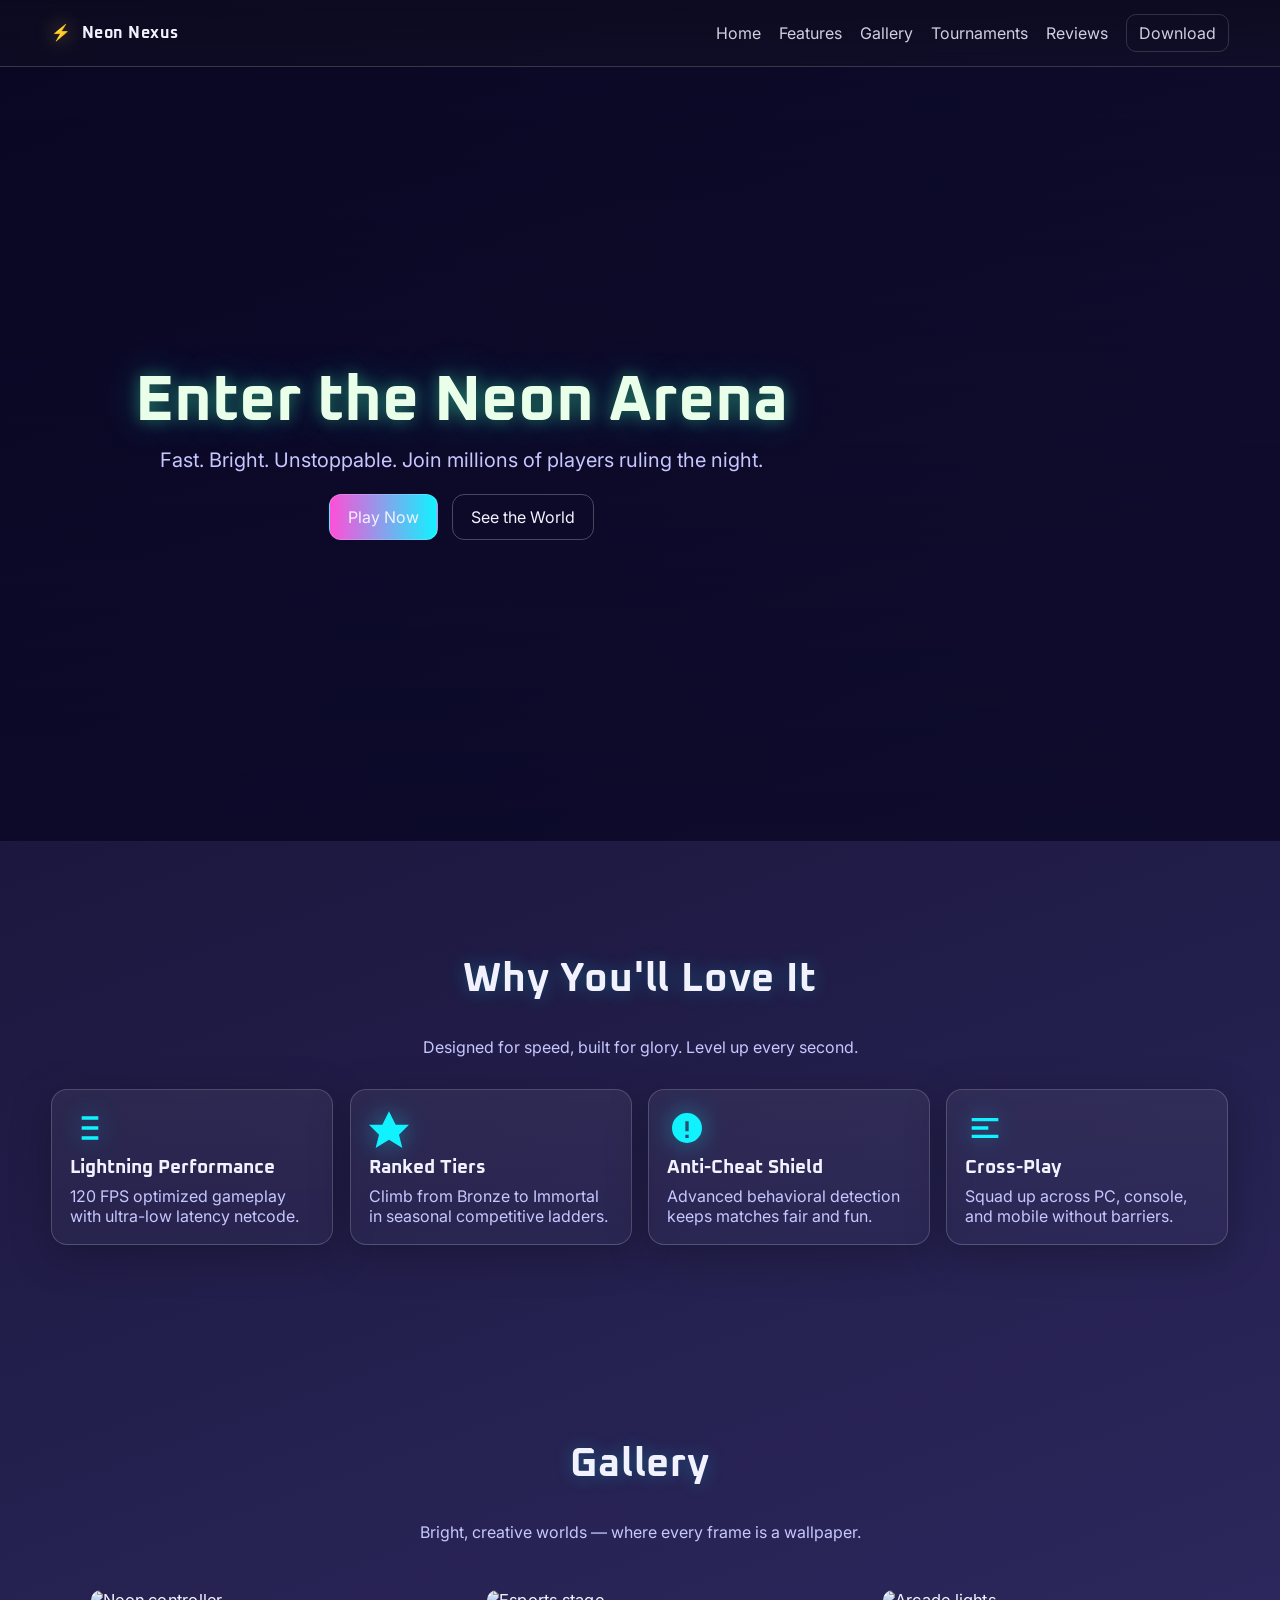
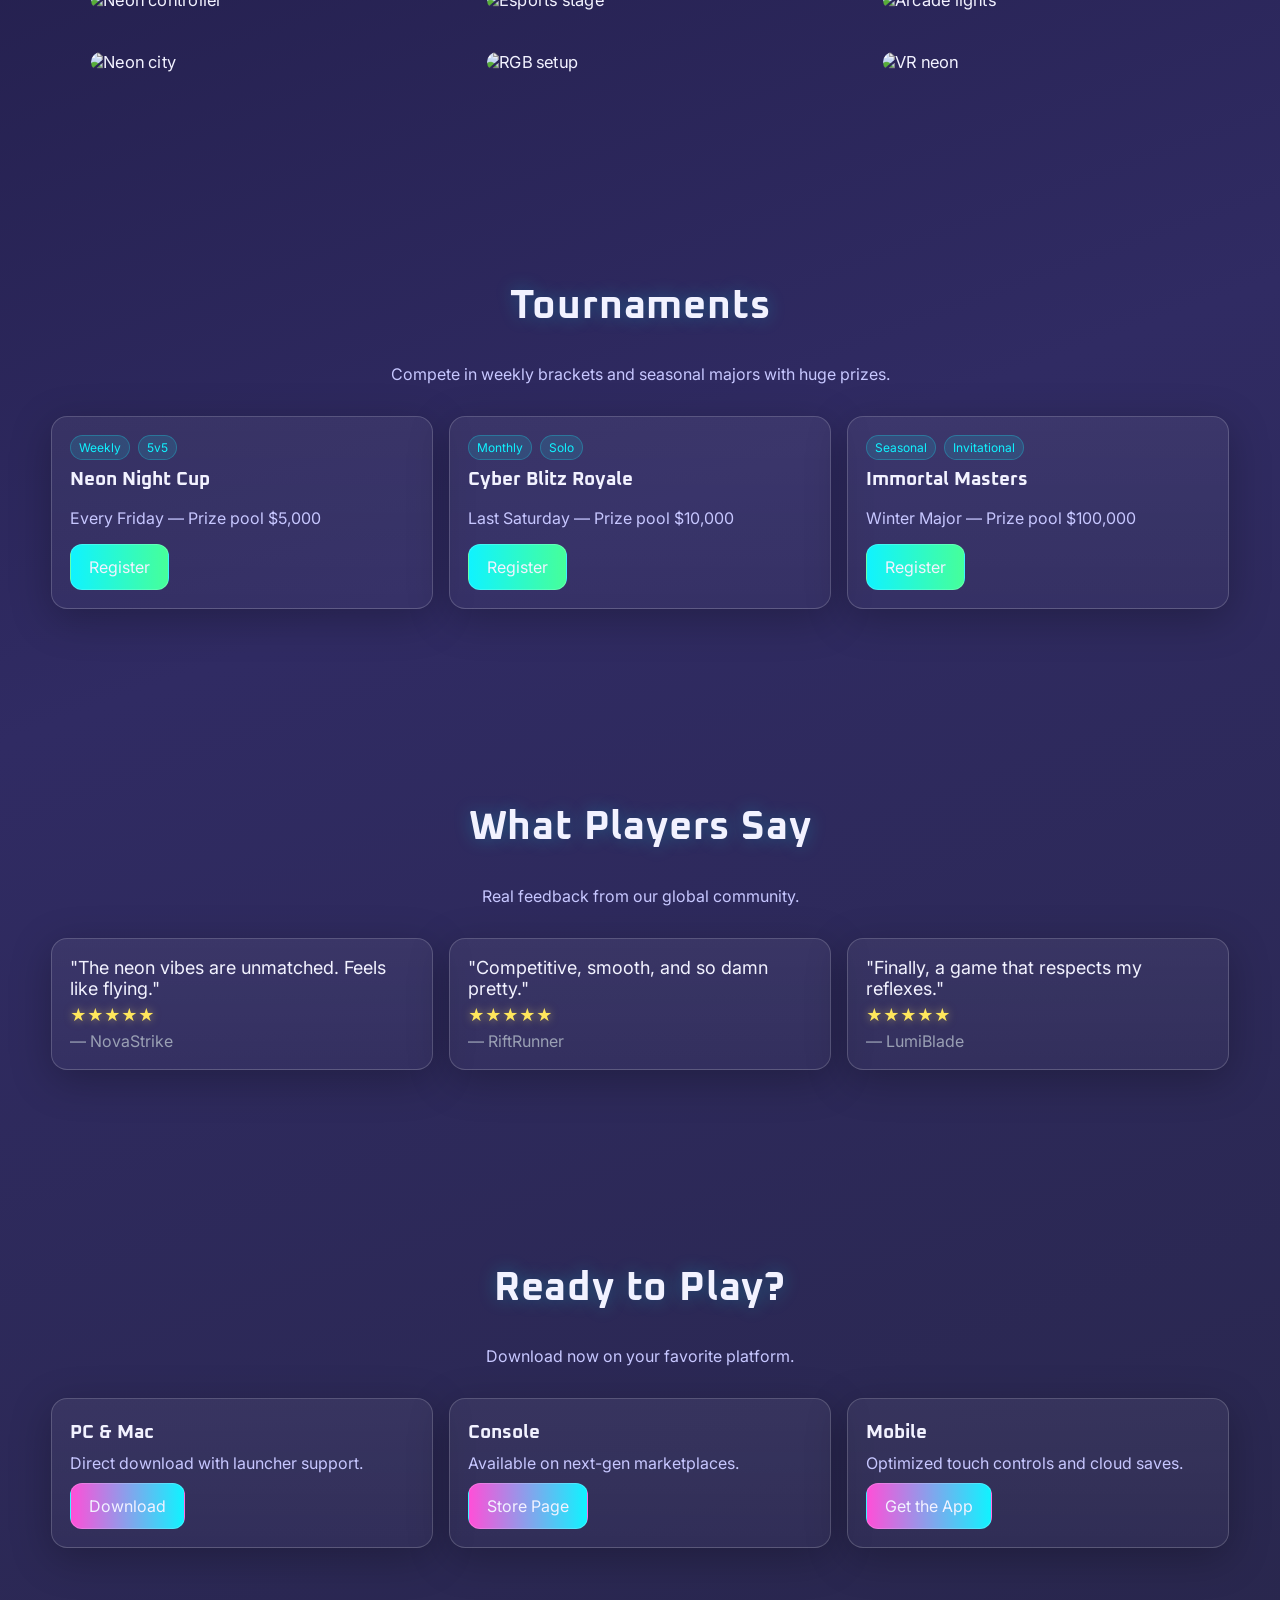
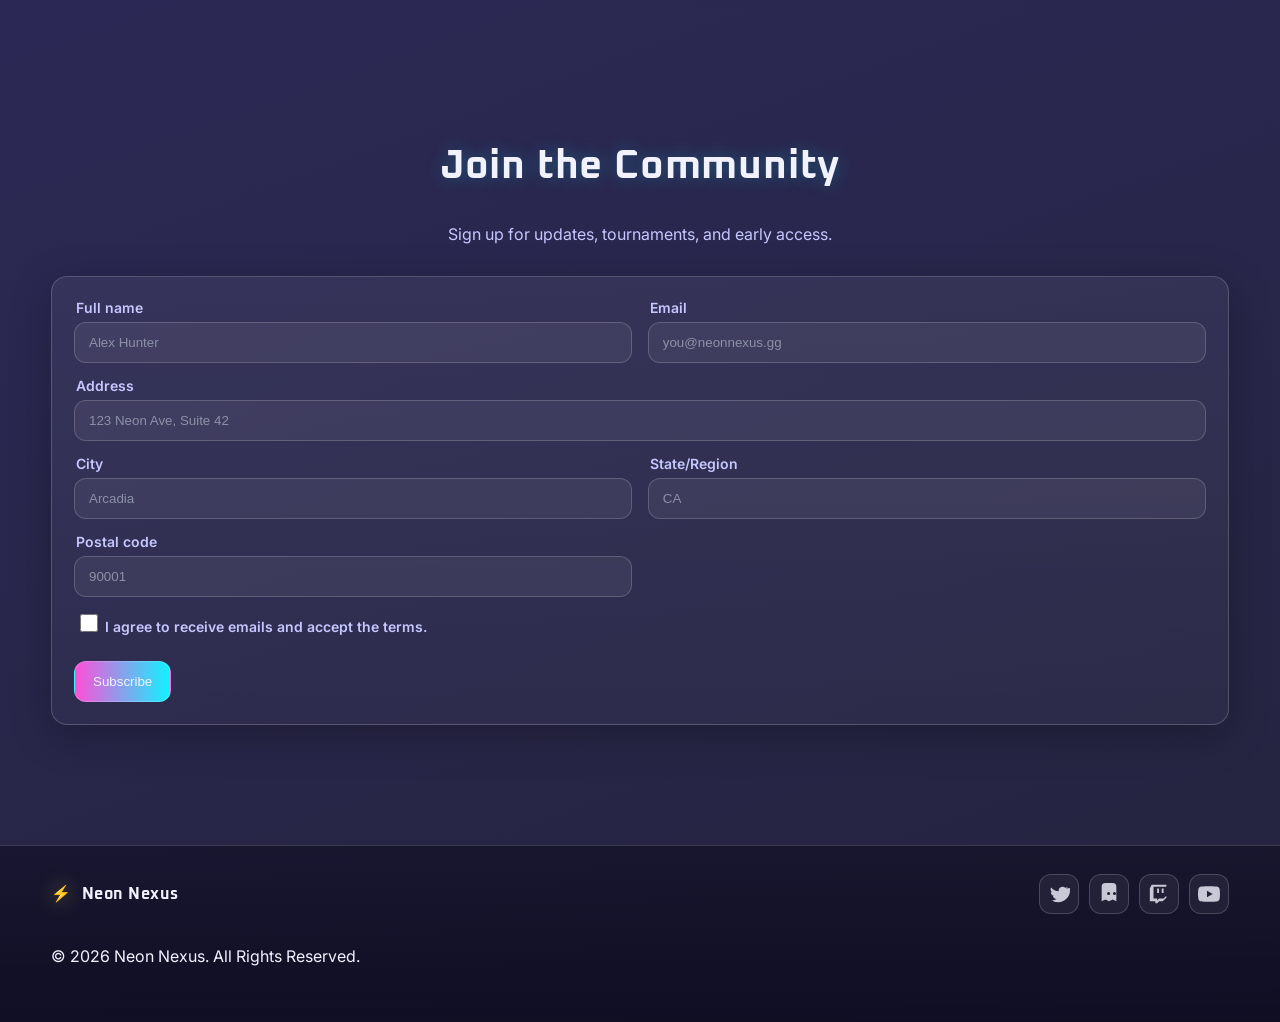
==== commit 3c4b9e33: "Add signup form section with responsive grid layout and styling Co-authored-by: akash.k <akash.k@inf" ====
--- a/index.html
+++ b/index.html
@@ -188,6 +188,53 @@
     </div>
   </section>
 
+  <!-- Signup / Contact -->
+  <section class="section form-section" id="signup" aria-label="Stay in the loop">
+    <div class="container">
+      <header class="section-header">
+        <h2>Join the Community</h2>
+        <p>Sign up for updates, tournaments, and early access.</p>
+      </header>
+      <div class="form-card card">
+        <form action="#" method="post" class="form-grid" autocomplete="on">
+          <div class="field">
+            <label for="fullName">Full name</label>
+            <input type="text" id="fullName" name="fullName" placeholder="Alex Hunter" required>
+          </div>
+          <div class="field">
+            <label for="email">Email</label>
+            <input type="email" id="email" name="email" placeholder="you@neonnexus.gg" required>
+          </div>
+          <div class="field span-2">
+            <label for="address">Address</label>
+            <input type="text" id="address" name="address" placeholder="123 Neon Ave, Suite 42" required>
+          </div>
+          <div class="field">
+            <label for="city">City</label>
+            <input type="text" id="city" name="city" placeholder="Arcadia">
+          </div>
+          <div class="field">
+            <label for="state">State/Region</label>
+            <input type="text" id="state" name="state" placeholder="CA">
+          </div>
+          <div class="field">
+            <label for="zip">Postal code</label>
+            <input type="text" id="zip" name="zip" placeholder="90001">
+          </div>
+          <div class="field span-2">
+            <label class="checkbox">
+              <input type="checkbox" id="agree" required>
+              <span>I agree to receive emails and accept the terms.</span>
+            </label>
+          </div>
+          <div class="actions">
+            <button type="submit" class="btn btn-primary">Subscribe</button>
+          </div>
+        </form>
+      </div>
+    </div>
+  </section>
+
   <!-- Footer -->
   <footer class="site-footer">
     <div class="container footer-inner">
--- a/styles.css
+++ b/styles.css
@@ -307,4 +307,65 @@
 /* Small polish */
 .site-header, .card, .btn { will-change: transform; }
 .btn-primary, .btn-secondary { box-shadow: 0 0 0 rgba(0,0,0,0); }
-.btn-primary:hover, .btn-secondary:hover { box-shadow: var(--glow); }+.btn-primary:hover, .btn-secondary:hover { box-shadow: var(--glow); }
+
+/* Form */
+.form-card { padding: 22px; }
+
+.form-grid {
+  display: grid;
+  grid-template-columns: repeat(2, 1fr);
+  gap: 14px 16px;
+}
+
+.field label {
+  display: block;
+  font-weight: 600;
+  font-size: 14px;
+  color: var(--text-1);
+  margin: 0 0 6px 2px;
+}
+
+.field input[type="text"],
+.field input[type="email"],
+.field input[type="tel"] {
+  width: 100%;
+  appearance: none;
+  background: rgba(255,255,255,0.06);
+  border: 1px solid var(--border);
+  border-radius: 12px;
+  padding: 12px 14px;
+  color: var(--text-0);
+  outline: none;
+  transition: border-color 0.18s ease, box-shadow 0.18s ease, background 0.18s ease;
+}
+
+.field input::placeholder { color: var(--muted); opacity: 0.85; }
+
+.field input:focus {
+  border-color: rgba(16, 243, 255, 0.7);
+  box-shadow: 0 0 0 3px rgba(16, 243, 255, 0.18), 0 0 20px rgba(16,243,255,0.25);
+  background: rgba(255,255,255,0.08);
+}
+
+.field.span-2 { grid-column: span 2; }
+
+.checkbox {
+  display: flex;
+  align-items: center;
+  gap: 10px;
+  color: var(--text-1);
+}
+
+.checkbox input[type="checkbox"] {
+  width: 18px;
+  height: 18px;
+  accent-color: var(--primary);
+}
+
+.actions { grid-column: span 2; margin-top: 6px; }
+
+@media (max-width: 640px) {
+  .form-grid { grid-template-columns: 1fr; }
+  .field.span-2, .actions { grid-column: span 1; }
+}
